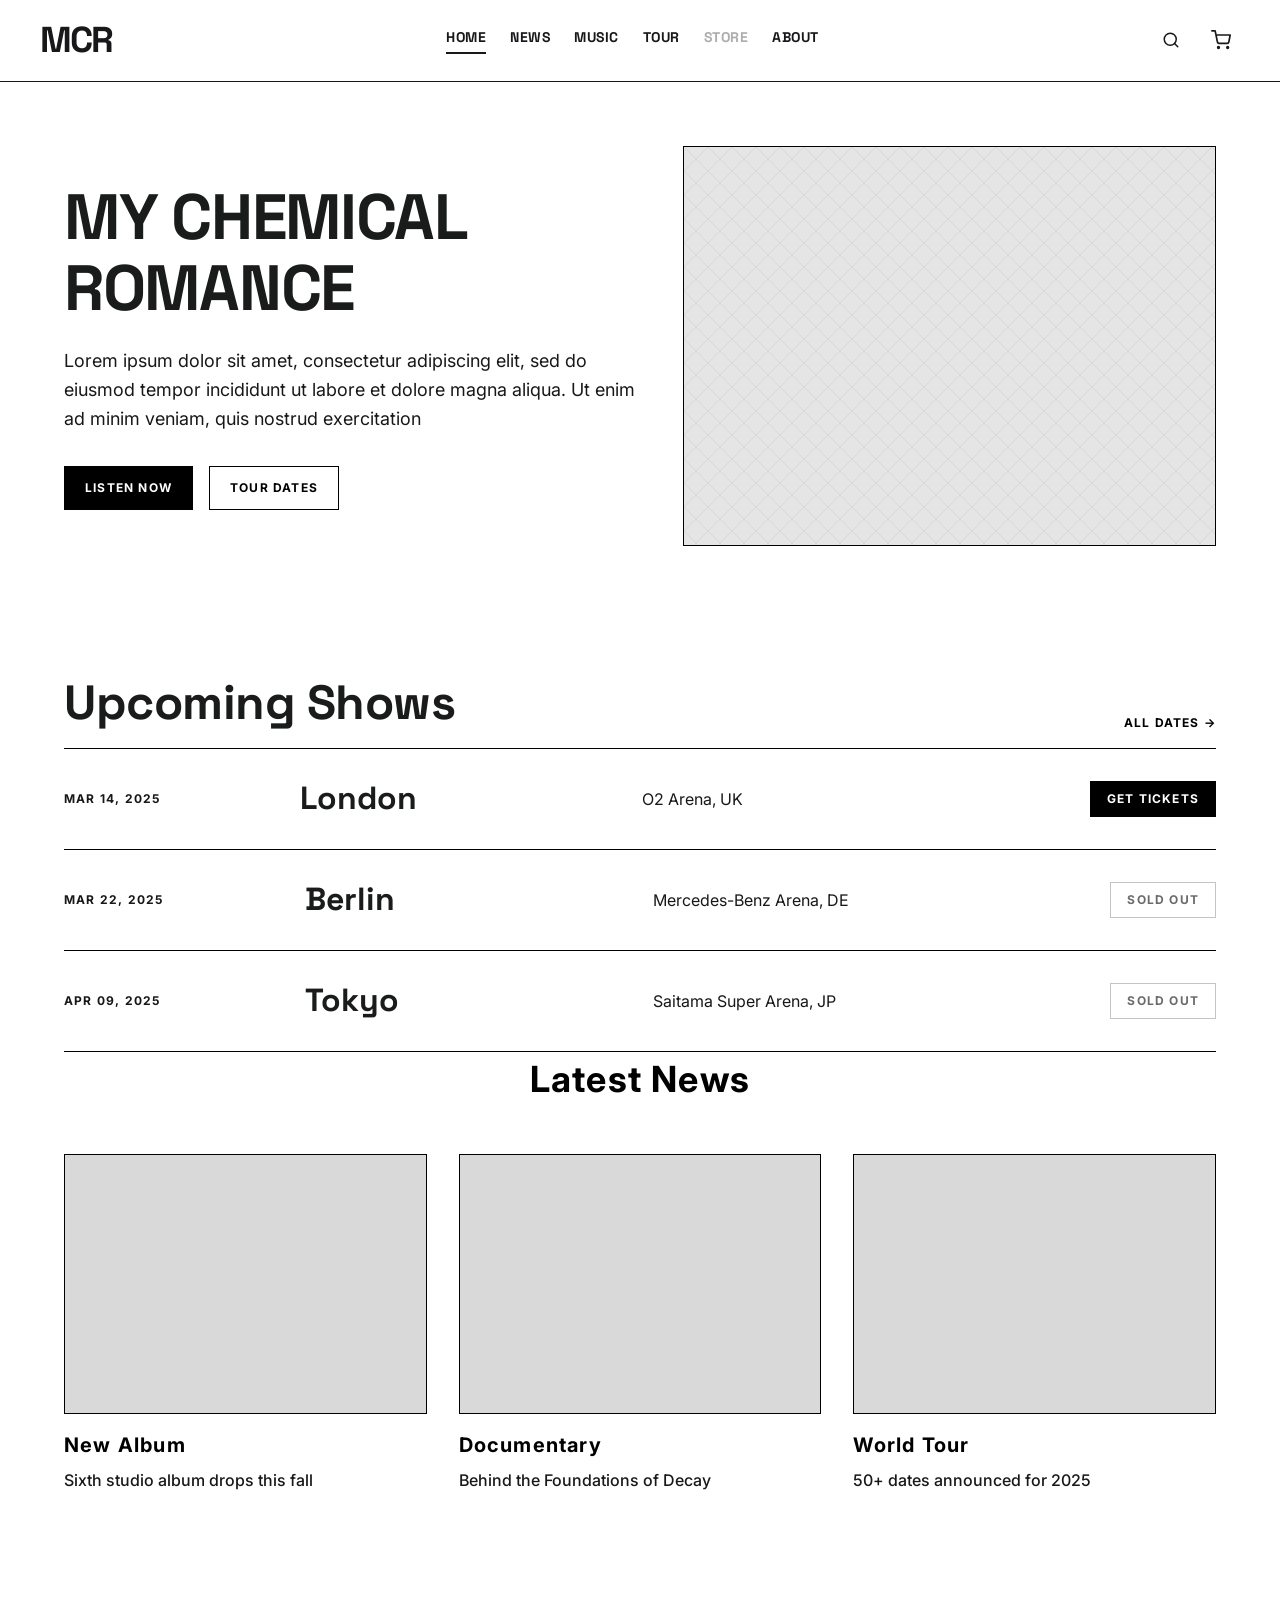
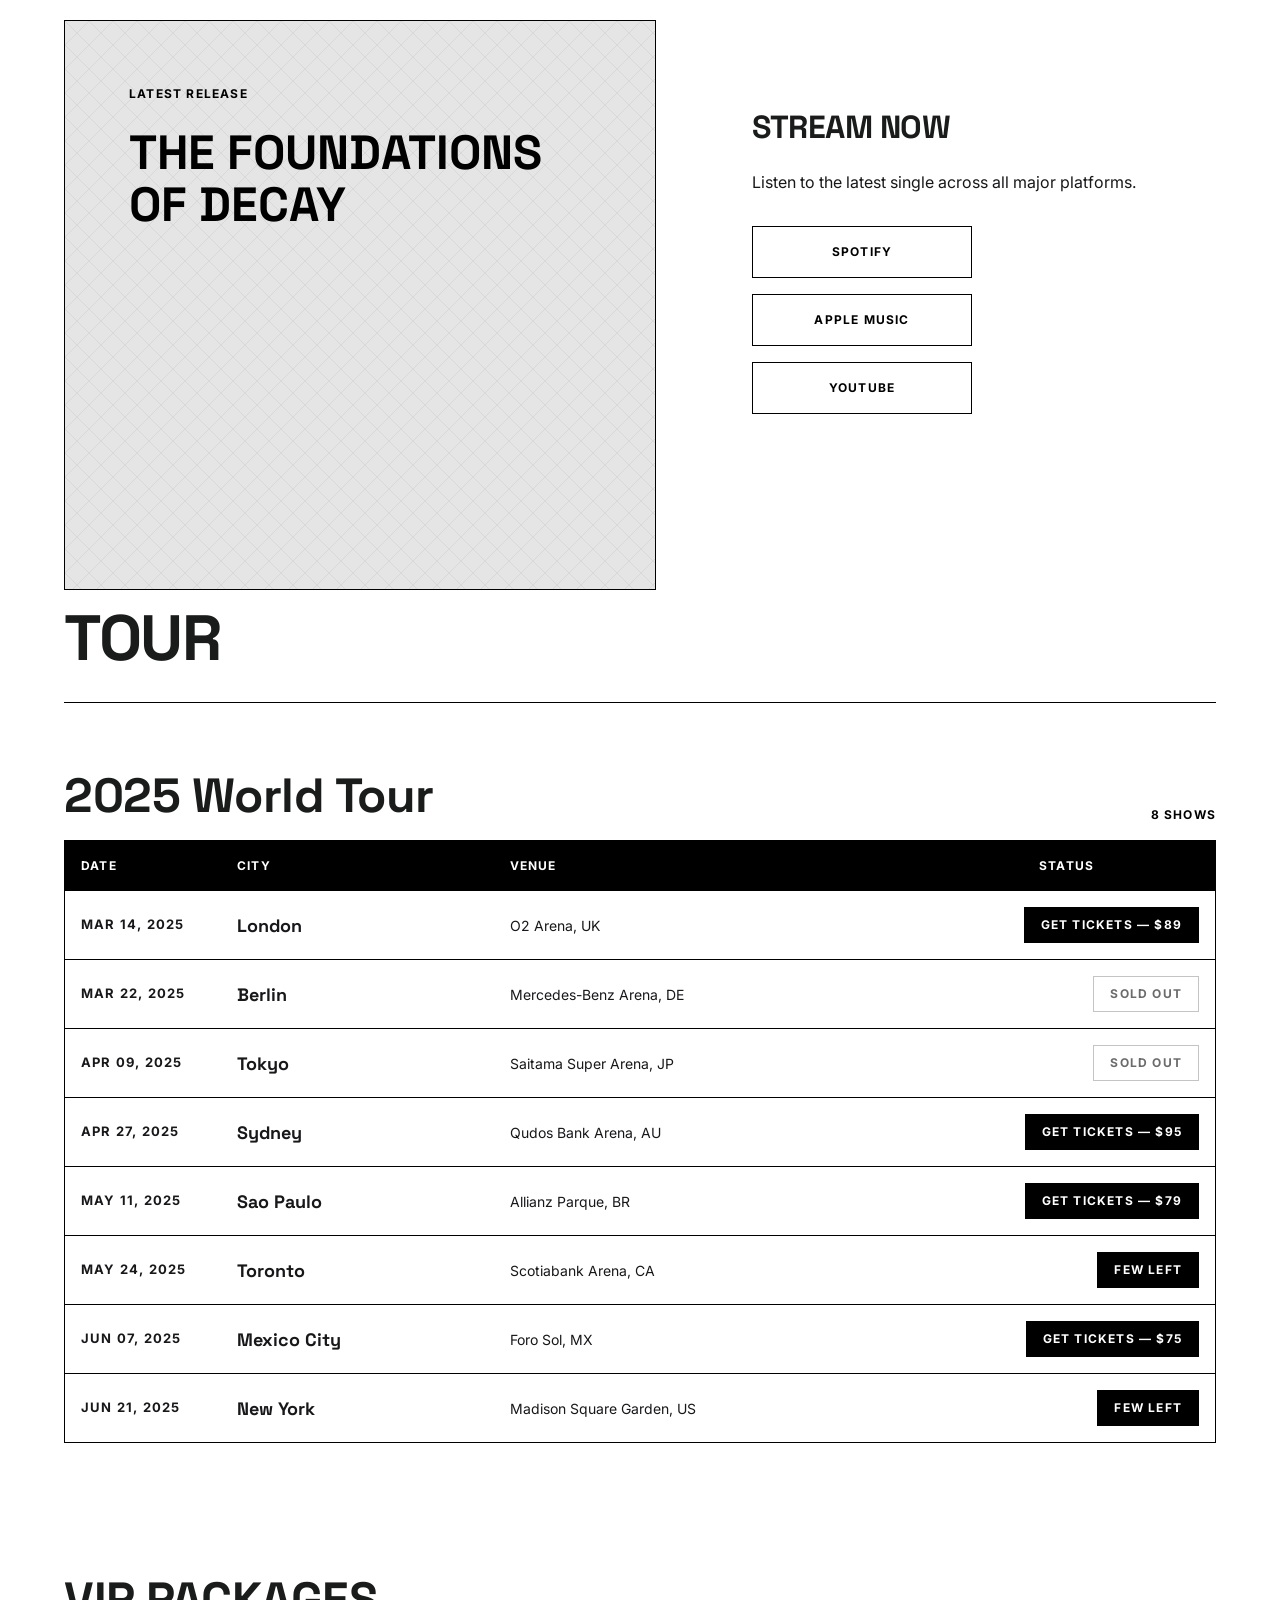
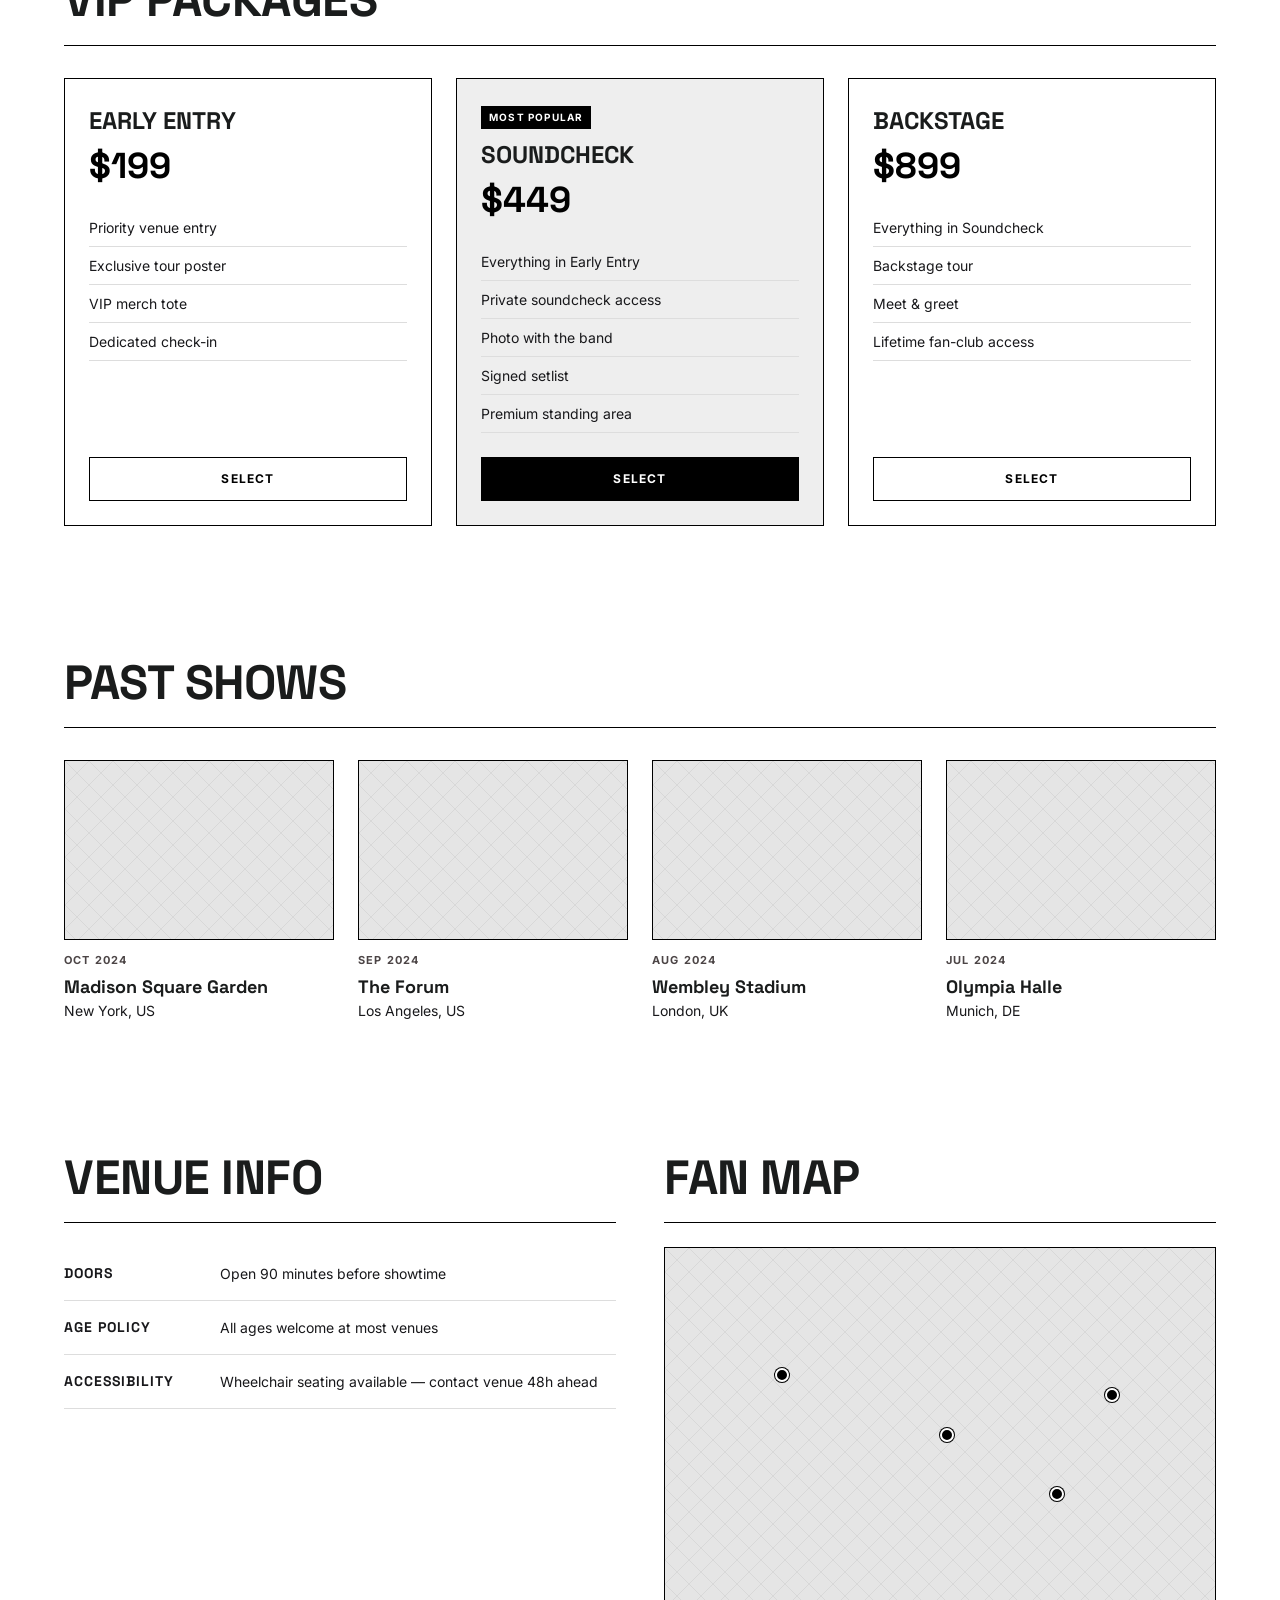
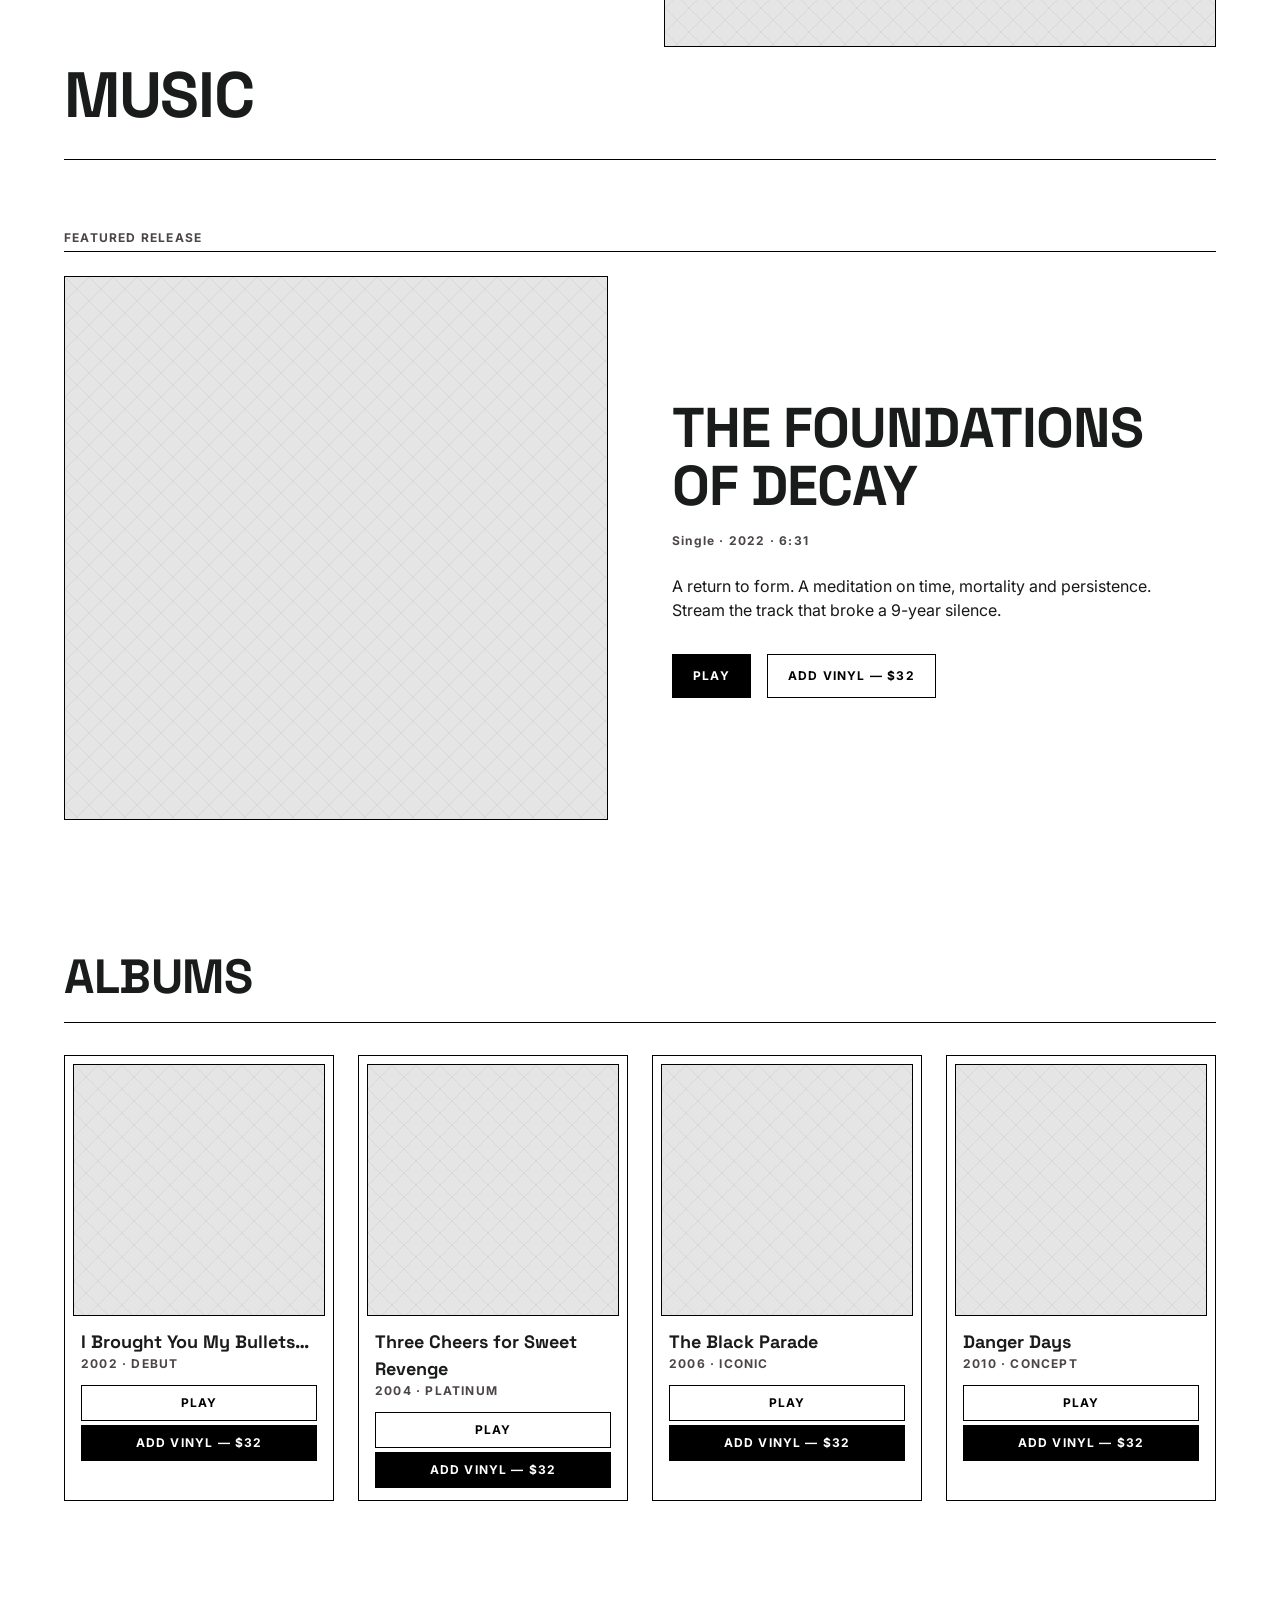
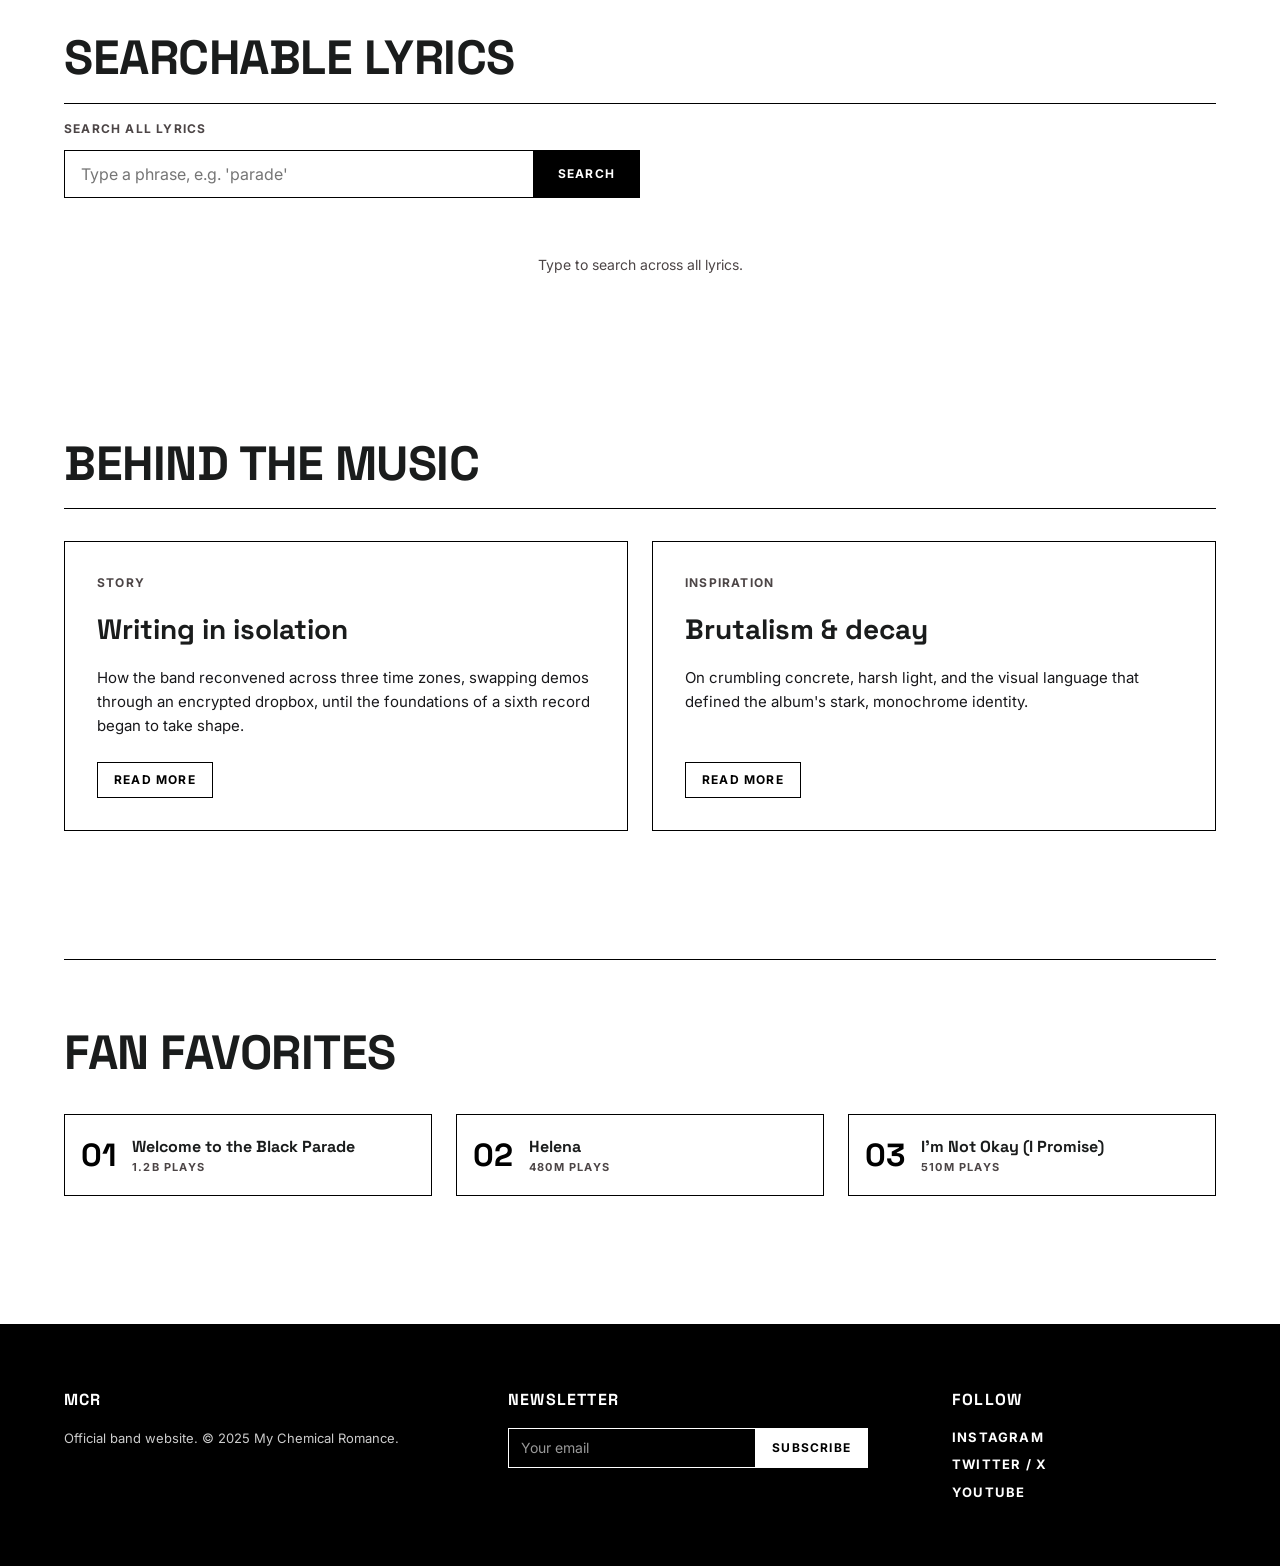
==== index.html @ 6098ac71 "Initial commit: MCR single-page website (HTML/CSS/JS)" ====
<!DOCTYPE html>
<html lang="en">
<head>
    <meta charset="UTF-8">
    <meta name="viewport" content="width=device-width, initial-scale=1.0">
    <title>My Chemical Romance</title>
    <link rel="preconnect" href="https://fonts.googleapis.com">
    <link rel="preconnect" href="https://fonts.gstatic.com" crossorigin>
    <link href="https://fonts.googleapis.com/css2?family=Inter:wght@400;500;700&family=Space+Grotesk:wght@700;900&display=swap" rel="stylesheet">
    <link rel="stylesheet" href="styles.css">
</head>
<body>

    <!-- ============ TOP NAV BAR ============ -->
    <header class="top-nav">
        <div class="top-nav__inner">
            <a href="#home" class="logo">MCR</a>

            <nav class="nav-links" id="navLinks">
                <a href="#home"  class="nav-link" data-section="home">HOME</a>
                <a href="#news"  class="nav-link" data-section="news">NEWS</a>
                <a href="#music" class="nav-link" data-section="music">MUSIC</a>
                <a href="#tour"  class="nav-link" data-section="tour">TOUR</a>
                <span        class="nav-link nav-link--disabled" aria-disabled="true" title="Coming soon">STORE</span>
                <a href="#about" class="nav-link" data-section="about">ABOUT</a>
            </nav>

            <div class="nav-actions">
                <button class="icon-btn" id="searchBtn" aria-label="Search">
                    <svg width="18" height="18" viewBox="0 0 24 24" fill="none" stroke="currentColor" stroke-width="2" stroke-linecap="round" stroke-linejoin="round"><circle cx="11" cy="11" r="8"/><path d="m21 21-4.3-4.3"/></svg>
                </button>
                <button class="icon-btn cart-btn" id="cartBtn" aria-label="Cart">
                    <svg width="20" height="20" viewBox="0 0 24 24" fill="none" stroke="currentColor" stroke-width="2" stroke-linecap="round" stroke-linejoin="round"><circle cx="9" cy="21" r="1"/><circle cx="20" cy="21" r="1"/><path d="M1 1h4l2.7 13.4a2 2 0 0 0 2 1.6h9.7a2 2 0 0 0 2-1.6L23 6H6"/></svg>
                    <span class="cart-count" id="cartCount">0</span>
                </button>
                <button class="icon-btn menu-toggle" id="menuToggle" aria-label="Menu">
                    <svg width="22" height="22" viewBox="0 0 24 24" fill="none" stroke="currentColor" stroke-width="2" stroke-linecap="round" stroke-linejoin="round"><line x1="3" y1="6" x2="21" y2="6"/><line x1="3" y1="12" x2="21" y2="12"/><line x1="3" y1="18" x2="21" y2="18"/></svg>
                </button>
            </div>
        </div>
    </header>

    <main class="main">

        <!-- ================================================
             SECTION 1 — HOME (Layer 1)
             ================================================ -->
        <section id="home" class="hero reveal">
            <div class="hero__text">
                <h1 class="hero__title">MY CHEMICAL<br>ROMANCE</h1>
                <p class="hero__lead">
                    Lorem ipsum dolor sit amet, consectetur adipiscing elit, sed do eiusmod
                    tempor incididunt ut labore et dolore magna aliqua. Ut enim ad minim
                    veniam, quis nostrud exercitation
                </p>
                <div class="hero__ctas">
                    <a href="#music" class="btn btn--solid">LISTEN NOW</a>
                    <a href="#tour"  class="btn btn--outline">TOUR DATES</a>
                </div>
            </div>
            <div class="hero__image placeholder-img" aria-label="Band photo placeholder"></div>
        </section>

        <!-- HOME — Upcoming Shows preview -->
        <section class="tour-preview reveal">
            <div class="tour__header">
                <h2 class="section-title">Upcoming Shows</h2>
                <a href="#tour" class="link-arrow">ALL DATES &rarr;</a>
            </div>

            <div class="tour__list">
                <article class="tour-row">
                    <div class="tour-row__date">MAR 14, 2025</div>
                    <div class="tour-row__venue">London</div>
                    <div class="tour-row__city">O2 Arena, UK</div>
                    <button class="btn btn--solid btn--sm js-tickets" data-show="London — O2 Arena" data-price="89">GET TICKETS</button>
                </article>
                <article class="tour-row">
                    <div class="tour-row__date">MAR 22, 2025</div>
                    <div class="tour-row__venue">Berlin</div>
                    <div class="tour-row__city">Mercedes-Benz Arena, DE</div>
                    <span class="tag tag--muted">SOLD OUT</span>
                </article>
                <article class="tour-row">
                    <div class="tour-row__date">APR 09, 2025</div>
                    <div class="tour-row__venue">Tokyo</div>
                    <div class="tour-row__city">Saitama Super Arena, JP</div>
                    <span class="tag tag--muted">SOLD OUT</span>
                </article>
            </div>
        </section>

        <!-- HOME — News -->
        <section id="news" class="news reveal">
            <h2 class="news__title">Latest News</h2>

            <div class="news__grid">
                <article class="news-card js-news" data-title="New Album Announcement" data-body="The band returns with their highly anticipated sixth studio album, dropping this fall. Pre-orders open soon.">
                    <div class="news-card__img placeholder-img"></div>
                    <h3 class="news-card__title">New Album</h3>
                    <p class="news-card__subtitle">Sixth studio album drops this fall</p>
                </article>
                <article class="news-card js-news" data-title="Documentary Released" data-body="A behind-the-scenes look at the making of The Foundations of Decay is now streaming exclusively on the official site.">
                    <div class="news-card__img placeholder-img"></div>
                    <h3 class="news-card__title">Documentary</h3>
                    <p class="news-card__subtitle">Behind the Foundations of Decay</p>
                </article>
                <article class="news-card js-news" data-title="World Tour 2025" data-body="50+ dates across North America, Europe and Asia. Members get first access to presale tickets.">
                    <div class="news-card__img placeholder-img"></div>
                    <h3 class="news-card__title">World Tour</h3>
                    <p class="news-card__subtitle">50+ dates announced for 2025</p>
                </article>
            </div>
        </section>

        <!-- HOME — Music preview / Stream now -->
        <section class="music-preview reveal">
            <div class="music-preview__cover placeholder-img" aria-label="Album cover placeholder">
                <span class="music-preview__tag">LATEST RELEASE</span>
                <h3 class="music-preview__album">THE FOUNDATIONS<br>OF DECAY</h3>
            </div>

            <div class="music-preview__info">
                <h2 class="section-title">STREAM NOW</h2>
                <p class="music-preview__desc">Listen to the latest single across all major platforms.</p>

                <div class="music-preview__links">
                    <button class="btn btn--outline js-stream" data-platform="Spotify">SPOTIFY</button>
                    <button class="btn btn--outline js-stream" data-platform="Apple Music">APPLE MUSIC</button>
                    <button class="btn btn--outline js-stream" data-platform="YouTube">YOUTUBE</button>
                </div>
            </div>
        </section>

        <!-- ================================================
             SECTION 2 — TOUR (Layer 2)
             ================================================ -->
        <section id="tour" class="page-title reveal">
            <h2 class="page-title__text">TOUR</h2>
        </section>

        <!-- TOUR — Calendar -->
        <section class="tour-calendar reveal">
            <div class="tour__header">
                <h2 class="section-title">2025 World Tour</h2>
                <span class="link-arrow" id="tourCount">0 SHOWS</span>
            </div>

            <div class="calendar">
                <div class="calendar__head">
                    <span>DATE</span>
                    <span>CITY</span>
                    <span>VENUE</span>
                    <span>STATUS</span>
                </div>
                <div class="calendar__body" id="calendarBody"></div>
            </div>
        </section>

        <!-- TOUR — VIP Packages -->
        <section class="vip reveal">
            <h2 class="section-title">VIP PACKAGES</h2>

            <div class="vip__grid">
                <article class="vip-tier">
                    <div class="vip-tier__head">
                        <h3 class="vip-tier__name">EARLY ENTRY</h3>
                        <p class="vip-tier__price">$199</p>
                    </div>
                    <ul class="vip-tier__list">
                        <li>Priority venue entry</li>
                        <li>Exclusive tour poster</li>
                        <li>VIP merch tote</li>
                        <li>Dedicated check-in</li>
                    </ul>
                    <button class="btn btn--outline js-vip" data-tier="EARLY ENTRY" data-price="199">SELECT</button>
                </article>

                <article class="vip-tier vip-tier--featured">
                    <div class="vip-tier__head">
                        <span class="vip-tier__badge">MOST POPULAR</span>
                        <h3 class="vip-tier__name">SOUNDCHECK</h3>
                        <p class="vip-tier__price">$449</p>
                    </div>
                    <ul class="vip-tier__list">
                        <li>Everything in Early Entry</li>
                        <li>Private soundcheck access</li>
                        <li>Photo with the band</li>
                        <li>Signed setlist</li>
                        <li>Premium standing area</li>
                    </ul>
                    <button class="btn btn--solid js-vip" data-tier="SOUNDCHECK" data-price="449">SELECT</button>
                </article>

                <article class="vip-tier">
                    <div class="vip-tier__head">
                        <h3 class="vip-tier__name">BACKSTAGE</h3>
                        <p class="vip-tier__price">$899</p>
                    </div>
                    <ul class="vip-tier__list">
                        <li>Everything in Soundcheck</li>
                        <li>Backstage tour</li>
                        <li>Meet &amp; greet</li>
                        <li>Lifetime fan-club access</li>
                    </ul>
                    <button class="btn btn--outline js-vip" data-tier="BACKSTAGE" data-price="899">SELECT</button>
                </article>
            </div>
        </section>

        <!-- TOUR — Past Shows -->
        <section class="past-shows reveal">
            <h2 class="section-title">PAST SHOWS</h2>

            <div class="past-shows__grid">
                <article class="past-card">
                    <div class="past-card__img placeholder-img"></div>
                    <p class="past-card__date">OCT 2024</p>
                    <h4 class="past-card__title">Madison Square Garden</h4>
                    <p class="past-card__city">New York, US</p>
                </article>
                <article class="past-card">
                    <div class="past-card__img placeholder-img"></div>
                    <p class="past-card__date">SEP 2024</p>
                    <h4 class="past-card__title">The Forum</h4>
                    <p class="past-card__city">Los Angeles, US</p>
                </article>
                <article class="past-card">
                    <div class="past-card__img placeholder-img"></div>
                    <p class="past-card__date">AUG 2024</p>
                    <h4 class="past-card__title">Wembley Stadium</h4>
                    <p class="past-card__city">London, UK</p>
                </article>
                <article class="past-card">
                    <div class="past-card__img placeholder-img"></div>
                    <p class="past-card__date">JUL 2024</p>
                    <h4 class="past-card__title">Olympia Halle</h4>
                    <p class="past-card__city">Munich, DE</p>
                </article>
            </div>
        </section>

        <!-- TOUR — Info + Map -->
        <section class="info-map reveal">
            <div class="venue-info">
                <h2 class="section-title">VENUE INFO</h2>
                <ul class="venue-info__list">
                    <li><strong>Doors</strong><span>Open 90 minutes before showtime</span></li>
                    <li><strong>Age policy</strong><span>All ages welcome at most venues</span></li>
                    <li><strong>Accessibility</strong><span>Wheelchair seating available — contact venue 48h ahead</span></li>
                </ul>
            </div>

            <div class="fan-map">
                <h2 class="section-title">FAN MAP</h2>
                <div class="fan-map__box placeholder-img">
                    <span class="fan-map__pin" style="top:30%;left:20%"></span>
                    <span class="fan-map__pin" style="top:45%;left:50%"></span>
                    <span class="fan-map__pin" style="top:60%;left:70%"></span>
                    <span class="fan-map__pin" style="top:35%;left:80%"></span>
                </div>
            </div>
        </section>

        <!-- ================================================
             SECTION 3 — MUSIC (Layer 3)
             ================================================ -->
        <section id="music" class="page-title reveal">
            <h2 class="page-title__text">MUSIC</h2>
        </section>

        <!-- MUSIC — Featured -->
        <section class="featured-album reveal">
            <span class="kicker">FEATURED RELEASE</span>

            <div class="featured-album__wrap">
                <div class="featured-album__cover placeholder-img" aria-label="Featured album"></div>
                <div class="featured-album__info">
                    <h3 class="featured-album__title">THE FOUNDATIONS<br>OF DECAY</h3>
                    <p class="featured-album__meta">Single &middot; 2022 &middot; 6:31</p>
                    <p class="featured-album__desc">
                        A return to form. A meditation on time, mortality and persistence.
                        Stream the track that broke a 9-year silence.
                    </p>
                    <div class="featured-album__actions">
                        <button class="btn btn--solid js-play" data-track="The Foundations of Decay">PLAY</button>
                        <button class="btn btn--outline js-add-cart" data-item="Foundations of Decay — Vinyl" data-price="32">ADD VINYL — $32</button>
                    </div>
                </div>
            </div>
        </section>

        <!-- MUSIC — Discography -->
        <section class="discography reveal">
            <h2 class="section-title">ALBUMS</h2>
            <div class="discography__grid" id="discographyGrid"></div>
        </section>

        <!-- MUSIC — Lyrics search -->
        <section class="lyrics reveal">
            <h2 class="section-title">SEARCHABLE LYRICS</h2>

            <div class="lyrics__search">
                <label for="lyricsInput" class="lyrics__label">SEARCH ALL LYRICS</label>
                <div class="lyrics__field">
                    <input type="search" id="lyricsInput" class="lyrics__input" placeholder="Type a phrase, e.g. 'parade'">
                    <button class="btn btn--solid btn--sm" id="lyricsBtn">SEARCH</button>
                </div>
            </div>
            <div class="lyrics__results" id="lyricsResults"></div>
        </section>

        <!-- MUSIC — Behind the Music -->
        <section class="behind reveal">
            <h2 class="section-title">BEHIND THE MUSIC</h2>

            <div class="behind__grid">
                <article class="behind-card">
                    <span class="kicker">STORY</span>
                    <h3 class="behind-card__title">Writing in isolation</h3>
                    <p class="behind-card__body">
                        How the band reconvened across three time zones, swapping demos through
                        an encrypted dropbox, until the foundations of a sixth record began to take shape.
                    </p>
                    <button class="btn btn--outline btn--sm js-news" data-title="Writing in isolation" data-body="Full story coming soon.">READ MORE</button>
                </article>

                <article class="behind-card">
                    <span class="kicker">INSPIRATION</span>
                    <h3 class="behind-card__title">Brutalism &amp; decay</h3>
                    <p class="behind-card__body">
                        On crumbling concrete, harsh light, and the visual language that
                        defined the album's stark, monochrome identity.
                    </p>
                    <button class="btn btn--outline btn--sm js-news" data-title="Brutalism & decay" data-body="Full story coming soon.">READ MORE</button>
                </article>
            </div>
        </section>

        <!-- MUSIC — Fan Favorites -->
        <section class="favorites reveal">
            <h2 class="section-title">FAN FAVORITES</h2>
            <div class="favorites__grid" id="favoritesGrid"></div>
        </section>

    </main>

    <!-- ============ FOOTER ============ -->
    <footer id="about" class="footer">
        <div class="footer__inner">
            <div class="footer__col">
                <h4 class="footer__heading">MCR</h4>
                <p class="footer__text">Official band website. &copy; 2025 My Chemical Romance.</p>
            </div>
            <div class="footer__col">
                <h4 class="footer__heading">NEWSLETTER</h4>
                <form class="footer__form" id="newsletterForm">
                    <input type="email" placeholder="Your email" required class="footer__input">
                    <button type="submit" class="btn btn--solid btn--sm">SUBSCRIBE</button>
                </form>
            </div>
            <div class="footer__col">
                <h4 class="footer__heading">FOLLOW</h4>
                <div class="footer__socials">
                    <a href="#" class="footer__social">INSTAGRAM</a>
                    <a href="#" class="footer__social">TWITTER / X</a>
                    <a href="#" class="footer__social">YOUTUBE</a>
                </div>
            </div>
        </div>
    </footer>

    <!-- ============ MODAL ============ -->
    <div class="modal" id="modal" hidden>
        <div class="modal__backdrop" data-close></div>
        <div class="modal__panel" role="dialog" aria-modal="true">
            <button class="modal__close" data-close aria-label="Close">&times;</button>
            <div class="modal__content" id="modalContent"></div>
        </div>
    </div>

    <!-- ============ TOAST ============ -->
    <div class="toast" id="toast" hidden></div>

    <script src="script.js"></script>
</body>
</html>
---- styles.css ----
/* =========================================================
   My Chemical Romance — Full site (Layers 1–3)
   ========================================================= */

/* ---------- Tokens ---------- */
:root {
    --color-bg: #ffffff;
    --color-ink: #18181b;
    --color-line: #000000;
    --color-muted-1: #e5e5e5;
    --color-muted-2: #d9d9d9;
    --color-deep: #1a1c1c;
    --color-grey-text: #4c4546;
    --color-tier-bg: #eeeeee;

    --font-display: "Space Grotesk", system-ui, sans-serif;
    --font-body: "Inter", system-ui, sans-serif;

    --max-width: 1440px;
    --gutter: 64px;
}

/* ---------- Reset ---------- */
* { margin: 0; padding: 0; box-sizing: border-box; }

html {
    scroll-behavior: smooth;
    scroll-padding-top: 90px; /* account for sticky nav */
}

html, body {
    background: var(--color-bg);
    color: var(--color-ink);
    font-family: var(--font-body);
    font-size: 16px;
    line-height: 1.5;
    -webkit-font-smoothing: antialiased;
}

/* anchor target offset for sticky nav */
section[id] { scroll-margin-top: 90px; }

a { color: inherit; text-decoration: none; }
button { font: inherit; cursor: pointer; background: none; border: 0; color: inherit; }
img { max-width: 100%; display: block; }
ul { list-style: none; }

/* =========================================================
   TOP NAV
   ========================================================= */
.top-nav {
    width: 100%;
    height: 82px;
    background: var(--color-bg);
    border-bottom: 1px solid var(--color-ink);
    position: sticky;
    top: 0;
    z-index: 100;
}

.top-nav__inner {
    max-width: var(--max-width);
    height: 80px;
    margin: 0 auto;
    padding: 0 40px;
    display: flex;
    align-items: center;
    justify-content: space-between;
}

.logo {
    font-family: var(--font-display);
    font-weight: 900;
    font-size: 36px;
    letter-spacing: -1.8px;
    line-height: 40px;
    color: var(--color-ink);
}

.nav-links {
    display: flex;
    gap: 24px;
}

.nav-link {
    font-family: var(--font-display);
    font-weight: 700;
    font-size: 14px;
    letter-spacing: 0.5px;
    color: var(--color-ink);
    padding-bottom: 4px;
    border-bottom: 2px solid transparent;
    transition: border-color .15s;
}

.nav-link--active,
.nav-link:hover {
    border-bottom-color: var(--color-ink);
}

.nav-link--disabled {
    opacity: 0.35;
    cursor: not-allowed;
    pointer-events: none;
    user-select: none;
}

.nav-actions {
    display: flex;
    gap: 12px;
    align-items: center;
}

.icon-btn {
    width: 38px;
    height: 38px;
    display: inline-flex;
    align-items: center;
    justify-content: center;
    color: var(--color-ink);
    border-radius: 4px;
    position: relative;
    transition: background .15s;
}

.icon-btn:hover { background: #f2f2f2; }

.cart-count {
    position: absolute;
    top: 2px;
    right: 2px;
    min-width: 16px;
    height: 16px;
    padding: 0 4px;
    background: var(--color-line);
    color: var(--color-bg);
    font-size: 10px;
    font-weight: 700;
    border-radius: 10px;
    display: inline-flex;
    align-items: center;
    justify-content: center;
}

.cart-count[data-empty="true"] { display: none; }

.menu-toggle { display: none; }

/* =========================================================
   MAIN
   ========================================================= */
.main {
    max-width: var(--max-width);
    margin: 0 auto;
    padding: 64px var(--gutter) 128px;
}

/* Section title */
.section-title {
    font-family: var(--font-display);
    font-weight: 700;
    font-size: 48px;
    line-height: 1.2;
    color: var(--color-deep);
    letter-spacing: -0.5px;
}

.kicker {
    display: inline-block;
    font-family: var(--font-body);
    font-weight: 700;
    font-size: 12px;
    letter-spacing: 1.2px;
    color: var(--color-grey-text);
    margin-bottom: 16px;
}

/* Placeholder image */
.placeholder-img {
    background: var(--color-muted-1);
    border: 1px solid var(--color-line);
    background-image:
        linear-gradient(45deg, transparent 48%, rgba(0,0,0,0.06) 49%, rgba(0,0,0,0.06) 51%, transparent 52%),
        linear-gradient(-45deg, transparent 48%, rgba(0,0,0,0.06) 49%, rgba(0,0,0,0.06) 51%, transparent 52%);
    background-size: 24px 24px;
}

/* Reveal animation */
.reveal {
    opacity: 0;
    transform: translateY(24px);
    transition: opacity .6s ease, transform .6s ease;
}
.reveal.is-visible {
    opacity: 1;
    transform: translateY(0);
}

/* =========================================================
   BUTTONS / TAG
   ========================================================= */
.btn {
    display: inline-flex;
    align-items: center;
    justify-content: center;
    font-family: var(--font-body);
    font-weight: 700;
    font-size: 12px;
    letter-spacing: 1.2px;
    padding: 12px 20px;
    border: 1px solid var(--color-line);
    transition: background .15s, color .15s, transform .1s;
    text-align: center;
    white-space: nowrap;
}

.btn:active { transform: translateY(1px); }

.btn--solid { background: var(--color-line); color: var(--color-bg); }
.btn--solid:hover { background: var(--color-bg); color: var(--color-line); }

.btn--outline { background: var(--color-bg); color: var(--color-line); }
.btn--outline:hover { background: var(--color-line); color: var(--color-bg); }

.btn--sm { padding: 8px 16px; }

.tag {
    display: inline-flex;
    align-items: center;
    font-family: var(--font-body);
    font-weight: 700;
    font-size: 12px;
    letter-spacing: 1.2px;
    padding: 8px 16px;
    border: 1px solid var(--color-line);
}

.tag--muted {
    color: #6b6b6b;
    border-color: #c4c4c4;
}

.link-arrow {
    font-family: var(--font-body);
    font-weight: 700;
    font-size: 12px;
    letter-spacing: 1.2px;
    color: var(--color-line);
}

.link-arrow:hover { text-decoration: underline; }

/* =========================================================
   PAGE TITLE (Tour / Music)
   ========================================================= */
.page-title {
    padding-bottom: 16px;
    border-bottom: 1px solid var(--color-line);
    margin-bottom: 64px;
}
.page-title__text {
    font-family: var(--font-display);
    font-weight: 700;
    font-size: 64px;
    letter-spacing: -1.28px;
    color: var(--color-deep);
}

/* =========================================================
   HERO (home)
   ========================================================= */
.hero {
    display: grid;
    grid-template-columns: 1fr 533px;
    gap: 48px;
    align-items: center;
    padding-bottom: 128px;
}
.hero__title {
    font-family: var(--font-display);
    font-weight: 700;
    font-size: 64px;
    line-height: 1.1;
    letter-spacing: -1.28px;
    color: var(--color-deep);
    margin-bottom: 24px;
}
.hero__lead {
    font-family: var(--font-body);
    font-size: 18px;
    line-height: 1.6;
    max-width: 672px;
    color: var(--color-ink);
    margin-bottom: 32px;
}
.hero__ctas { display: flex; gap: 16px; flex-wrap: wrap; }
.hero__image {
    width: 100%;
    height: 400px;
}

/* =========================================================
   TOUR (home upcoming + tour calendar)
   ========================================================= */
.tour, .tour-calendar { padding-bottom: 128px; }

.tour__header {
    display: flex;
    justify-content: space-between;
    align-items: flex-end;
    padding-bottom: 16px;
    border-bottom: 1px solid var(--color-line);
    margin-bottom: 0;
}

.tour__list { display: flex; flex-direction: column; }

.tour-row {
    display: grid;
    grid-template-columns: 1fr 1.5fr 2fr auto;
    gap: 24px;
    align-items: center;
    padding: 32px 0;
    border-bottom: 1px solid var(--color-line);
}
.tour-row__date {
    font-family: var(--font-body);
    font-weight: 700;
    font-size: 12px;
    letter-spacing: 1.2px;
}
.tour-row__venue {
    font-family: var(--font-display);
    font-weight: 700;
    font-size: 32px;
    line-height: 1.1;
    color: var(--color-deep);
}
.tour-row__city {
    font-family: var(--font-body);
    font-size: 16px;
    color: var(--color-ink);
}

/* Calendar table (tour page) */
.calendar { border: 1px solid var(--color-line); border-top: none; }

.calendar__head {
    display: grid;
    grid-template-columns: 140px 1fr 2fr 160px;
    gap: 16px;
    padding: 16px;
    background: var(--color-line);
    color: var(--color-bg);
    font-family: var(--font-body);
    font-weight: 700;
    font-size: 12px;
    letter-spacing: 1.2px;
}

.calendar__body { display: flex; flex-direction: column; }

.calendar-row {
    display: grid;
    grid-template-columns: 140px 1fr 2fr 160px;
    gap: 16px;
    padding: 16px;
    align-items: center;
    border-bottom: 1px solid var(--color-line);
    transition: background .15s;
}
.calendar-row:last-child { border-bottom: none; }
.calendar-row:hover { background: #fafafa; }

.calendar-row__date {
    font-family: var(--font-body);
    font-weight: 700;
    font-size: 13px;
    letter-spacing: 1.2px;
}
.calendar-row__city {
    font-family: var(--font-display);
    font-weight: 700;
    font-size: 18px;
}
.calendar-row__venue {
    font-family: var(--font-body);
    font-size: 14px;
    color: var(--color-ink);
}
.calendar-row__action { justify-self: end; }

/* =========================================================
   NEWS (home)
   ========================================================= */
.news {
    padding-bottom: 128px;
}
.news__title {
    font-family: var(--font-body);
    font-weight: 700;
    font-size: 36px;
    letter-spacing: 1.2px;
    color: var(--color-line);
    margin-bottom: 48px;
    text-align: center;
}
.news__grid {
    display: grid;
    grid-template-columns: repeat(3, 1fr);
    gap: 32px;
}
.news-card { cursor: pointer; transition: transform .2s; }
.news-card:hover { transform: translateY(-4px); }
.news-card__img { width: 100%; height: 260px; background: var(--color-muted-2); margin-bottom: 16px; border: 1px solid var(--color-line); }
.news-card__title {
    font-family: var(--font-body);
    font-weight: 700;
    font-size: 20px;
    letter-spacing: 1.2px;
    color: var(--color-line);
    margin-bottom: 8px;
}
.news-card__subtitle {
    font-family: var(--font-body);
    font-weight: 500;
    font-size: 16px;
    color: var(--color-ink);
}

/* =========================================================
   MUSIC PREVIEW (home)
   ========================================================= */
.music-preview {
    display: grid;
    grid-template-columns: 592px 1fr;
    gap: 96px;
    align-items: start;
}
.music-preview__cover {
    width: 100%;
    height: 570px;
    padding: 64px;
    display: flex;
    flex-direction: column;
}
.music-preview__tag {
    font-family: var(--font-body);
    font-weight: 700;
    font-size: 12px;
    letter-spacing: 1.2px;
    color: var(--color-line);
    margin-bottom: 24px;
}
.music-preview__album {
    font-family: var(--font-display);
    font-weight: 700;
    font-size: 48px;
    line-height: 1.1;
    color: var(--color-line);
}
.music-preview__info { padding-top: 88px; }
.music-preview__info .section-title { font-size: 32px; margin-bottom: 24px; }
.music-preview__desc { font-size: 16px; margin-bottom: 32px; }
.music-preview__links { display: flex; flex-direction: column; gap: 16px; align-items: flex-start; }
.music-preview__links .btn { width: 220px; padding: 16px 24px; }

/* =========================================================
   VIP PACKAGES (tour)
   ========================================================= */
.vip { padding-bottom: 128px; }
.vip .section-title { margin-bottom: 32px; padding-bottom: 16px; border-bottom: 1px solid var(--color-line); }

.vip__grid {
    display: grid;
    grid-template-columns: repeat(3, 1fr);
    gap: 24px;
}

.vip-tier {
    border: 1px solid var(--color-line);
    padding: 24px;
    display: flex;
    flex-direction: column;
    transition: transform .2s;
}
.vip-tier:hover { transform: translateY(-4px); }

.vip-tier--featured {
    background: var(--color-tier-bg);
}

.vip-tier__head { margin-bottom: 16px; }
.vip-tier__badge {
    display: inline-block;
    font-size: 10px;
    font-weight: 700;
    letter-spacing: 1.2px;
    padding: 4px 8px;
    background: var(--color-line);
    color: var(--color-bg);
    margin-bottom: 8px;
}
.vip-tier__name {
    font-family: var(--font-display);
    font-weight: 700;
    font-size: 24px;
    color: var(--color-deep);
}
.vip-tier__price {
    font-family: var(--font-display);
    font-weight: 700;
    font-size: 36px;
    color: var(--color-line);
}
.vip-tier__list { flex: 1; margin-bottom: 24px; }
.vip-tier__list li {
    padding: 8px 0;
    border-bottom: 1px solid #ddd;
    font-size: 14px;
}

/* =========================================================
   PAST SHOWS (tour)
   ========================================================= */
.past-shows { padding-bottom: 128px; }
.past-shows .section-title { margin-bottom: 32px; padding-bottom: 16px; border-bottom: 1px solid var(--color-line); }

.past-shows__grid {
    display: grid;
    grid-template-columns: repeat(4, 1fr);
    gap: 24px;
}
.past-card { display: flex; flex-direction: column; }
.past-card__img { width: 100%; height: 180px; margin-bottom: 12px; }
.past-card__date {
    font-family: var(--font-body);
    font-weight: 700;
    font-size: 11px;
    letter-spacing: 1.2px;
    color: var(--color-grey-text);
    margin-bottom: 4px;
}
.past-card__title {
    font-family: var(--font-display);
    font-weight: 700;
    font-size: 18px;
    color: var(--color-deep);
}
.past-card__city { font-size: 14px; color: var(--color-ink); }

/* =========================================================
   INFO + MAP (tour)
   ========================================================= */
.info-map {
    display: grid;
    grid-template-columns: 1fr 1fr;
    gap: 48px;
}
.venue-info .section-title,
.fan-map .section-title {
    margin-bottom: 24px;
    padding-bottom: 16px;
    border-bottom: 1px solid var(--color-line);
}
.venue-info__list li {
    display: grid;
    grid-template-columns: 140px 1fr;
    gap: 16px;
    padding: 16px 0;
    border-bottom: 1px solid #ddd;
    font-size: 14px;
}
.venue-info__list strong {
    font-family: var(--font-display);
    font-weight: 700;
    font-size: 14px;
    letter-spacing: 1px;
    text-transform: uppercase;
}
.fan-map__box {
    width: 100%;
    height: 400px;
    position: relative;
}
.fan-map__pin {
    position: absolute;
    width: 14px;
    height: 14px;
    background: var(--color-line);
    border: 2px solid var(--color-bg);
    border-radius: 50%;
    box-shadow: 0 0 0 1px var(--color-line);
    animation: pinPulse 2s infinite;
}
@keyframes pinPulse {
    0%,100% { transform: scale(1); }
    50% { transform: scale(1.4); }
}

/* =========================================================
   FEATURED ALBUM (music)
   ========================================================= */
.featured-album { padding-bottom: 128px; }
.featured-album .kicker {
    padding-bottom: 4px;
    border-bottom: 1px solid var(--color-line);
    width: 100%;
    margin-bottom: 24px;
}
.featured-album__wrap {
    display: grid;
    grid-template-columns: 1fr 1fr;
    gap: 64px;
    align-items: center;
}
.featured-album__cover {
    width: 100%;
    aspect-ratio: 1 / 1;
}
.featured-album__title {
    font-family: var(--font-display);
    font-weight: 700;
    font-size: 56px;
    line-height: 1.05;
    letter-spacing: -1px;
    color: var(--color-deep);
    margin-bottom: 16px;
}
.featured-album__meta {
    font-size: 12px;
    font-weight: 700;
    letter-spacing: 1.2px;
    color: var(--color-grey-text);
    margin-bottom: 24px;
}
.featured-album__desc { margin-bottom: 32px; max-width: 480px; }
.featured-album__actions { display: flex; gap: 16px; flex-wrap: wrap; }

/* =========================================================
   DISCOGRAPHY (music)
   ========================================================= */
.discography { padding-bottom: 128px; }
.discography .section-title { margin-bottom: 32px; padding-bottom: 16px; border-bottom: 1px solid var(--color-line); }

.discography__grid {
    display: grid;
    grid-template-columns: repeat(4, 1fr);
    gap: 24px;
}
.album-card {
    border: 1px solid var(--color-line);
    padding: 8px;
    display: flex;
    flex-direction: column;
    transition: transform .2s, box-shadow .2s;
}
.album-card:hover {
    transform: translateY(-4px);
    box-shadow: 6px 6px 0 var(--color-line);
}
.album-card__cover {
    width: 100%;
    aspect-ratio: 1 / 1;
    margin-bottom: 12px;
}
.album-card__title {
    font-family: var(--font-display);
    font-weight: 700;
    font-size: 18px;
    color: var(--color-deep);
    padding: 0 8px;
}
.album-card__year {
    font-size: 12px;
    font-weight: 700;
    letter-spacing: 1.2px;
    color: var(--color-grey-text);
    padding: 0 8px;
    margin-bottom: 12px;
}
.album-card__btn { margin: 0 8px 4px; }

/* =========================================================
   LYRICS (music)
   ========================================================= */
.lyrics { padding-bottom: 128px; }
.lyrics .section-title { margin-bottom: 16px; padding-bottom: 16px; border-bottom: 1px solid var(--color-line); }

.lyrics__search { max-width: 576px; margin-bottom: 24px; }
.lyrics__label {
    display: block;
    font-size: 12px;
    font-weight: 700;
    letter-spacing: 1.2px;
    color: var(--color-grey-text);
    margin-bottom: 12px;
}
.lyrics__field { display: flex; gap: 0; }
.lyrics__input {
    flex: 1;
    height: 48px;
    padding: 0 16px;
    border: 1px solid var(--color-line);
    border-right: 0;
    font-family: var(--font-body);
    font-size: 16px;
    background: var(--color-bg);
    color: var(--color-ink);
    outline: none;
}
.lyrics__input:focus { background: #fafafa; }
.lyrics__field .btn { height: 48px; padding: 0 24px; }

.lyrics__results {
    display: grid;
    gap: 16px;
}
.lyric-result {
    border: 1px solid var(--color-line);
    padding: 16px;
}
.lyric-result__song {
    font-family: var(--font-display);
    font-weight: 700;
    font-size: 16px;
    margin-bottom: 4px;
}
.lyric-result__album {
    font-size: 11px;
    font-weight: 700;
    letter-spacing: 1.2px;
    color: var(--color-grey-text);
    margin-bottom: 8px;
}
.lyric-result__line { font-size: 14px; line-height: 1.6; }
.lyric-result__line mark { background: #ffe34f; padding: 0 2px; }

.lyrics__empty {
    text-align: center;
    padding: 32px;
    color: var(--color-grey-text);
    font-size: 14px;
}

/* =========================================================
   BEHIND THE MUSIC (music)
   ========================================================= */
.behind { padding-bottom: 128px; }
.behind .section-title { margin-bottom: 32px; padding-bottom: 16px; border-bottom: 1px solid var(--color-line); }

.behind__grid {
    display: grid;
    grid-template-columns: 1fr 1fr;
    gap: 24px;
}
.behind-card {
    border: 1px solid var(--color-line);
    padding: 32px;
    display: flex;
    flex-direction: column;
}
.behind-card__title {
    font-family: var(--font-display);
    font-weight: 700;
    font-size: 28px;
    color: var(--color-deep);
    margin-bottom: 16px;
}
.behind-card__body { flex: 1; margin-bottom: 24px; font-size: 15px; line-height: 1.6; }
.behind-card .btn { align-self: flex-start; }

/* =========================================================
   FAN FAVORITES (music)
   ========================================================= */
.favorites { padding-top: 64px; border-top: 1px solid var(--color-line); }
.favorites .section-title { margin-bottom: 32px; }

.favorites__grid {
    display: grid;
    grid-template-columns: repeat(3, 1fr);
    gap: 24px;
}
.fav-card {
    border: 1px solid var(--color-line);
    padding: 16px;
    display: flex;
    align-items: center;
    gap: 16px;
    transition: background .15s;
    cursor: pointer;
}
.fav-card:hover { background: #fafafa; }
.fav-card__rank {
    font-family: var(--font-display);
    font-weight: 900;
    font-size: 32px;
    color: var(--color-line);
    min-width: 32px;
}
.fav-card__title {
    font-family: var(--font-display);
    font-weight: 700;
    font-size: 16px;
    color: var(--color-deep);
}
.fav-card__plays {
    font-size: 11px;
    font-weight: 700;
    letter-spacing: 1.2px;
    color: var(--color-grey-text);
}

/* =========================================================
   FOOTER
   ========================================================= */
.footer {
    background: var(--color-line);
    color: var(--color-bg);
    padding: 64px 0;
}
.footer__inner {
    max-width: var(--max-width);
    margin: 0 auto;
    padding: 0 var(--gutter);
    display: grid;
    grid-template-columns: 1.5fr 1.5fr 1fr;
    gap: 48px;
}
.footer__heading {
    font-family: var(--font-display);
    font-weight: 700;
    font-size: 16px;
    letter-spacing: 1.2px;
    margin-bottom: 16px;
}
.footer__text { font-size: 13px; opacity: .8; line-height: 1.6; }
.footer__form { display: flex; gap: 0; max-width: 360px; }
.footer__input {
    flex: 1;
    height: 40px;
    padding: 0 12px;
    border: 1px solid var(--color-bg);
    border-right: 0;
    background: transparent;
    color: var(--color-bg);
    font-family: var(--font-body);
    font-size: 14px;
    outline: none;
}
.footer__input::placeholder { color: rgba(255,255,255,.6); }
.footer__form .btn {
    background: var(--color-bg);
    color: var(--color-line);
    border-color: var(--color-bg);
    height: 40px;
}
.footer__form .btn:hover { background: var(--color-line); color: var(--color-bg); }

.footer__socials { display: flex; flex-direction: column; gap: 8px; }
.footer__social {
    font-size: 13px;
    font-weight: 700;
    letter-spacing: 1.2px;
}
.footer__social:hover { text-decoration: underline; }

/* =========================================================
   MODAL
   ========================================================= */
.modal {
    position: fixed;
    inset: 0;
    z-index: 1000;
    display: flex;
    align-items: center;
    justify-content: center;
    padding: 16px;
}
.modal[hidden] { display: none; }

.modal__backdrop {
    position: absolute;
    inset: 0;
    background: rgba(0,0,0,.6);
    animation: fadeIn .2s;
}
.modal__panel {
    position: relative;
    width: min(560px, 100%);
    max-height: 90vh;
    overflow: auto;
    background: var(--color-bg);
    border: 1px solid var(--color-line);
    padding: 40px;
    animation: pop .2s ease-out;
}
.modal__close {
    position: absolute;
    top: 8px;
    right: 12px;
    font-size: 28px;
    line-height: 1;
    color: var(--color-line);
    width: 32px;
    height: 32px;
}
.modal__content h2 {
    font-family: var(--font-display);
    font-weight: 700;
    font-size: 28px;
    color: var(--color-deep);
    margin-bottom: 16px;
}
.modal__content p { margin-bottom: 16px; line-height: 1.6; }
.modal__content .modal-actions { display: flex; gap: 12px; flex-wrap: wrap; margin-top: 24px; }
.modal__content .modal-meta {
    font-size: 12px;
    font-weight: 700;
    letter-spacing: 1.2px;
    color: var(--color-grey-text);
    margin-bottom: 8px;
}
.modal__content .modal-price {
    font-family: var(--font-display);
    font-weight: 700;
    font-size: 32px;
    color: var(--color-line);
    margin-bottom: 16px;
}

@keyframes fadeIn { from { opacity: 0; } to { opacity: 1; } }
@keyframes pop { from { transform: scale(.95); opacity: 0; } to { transform: scale(1); opacity: 1; } }

/* =========================================================
   TOAST
   ========================================================= */
.toast {
    position: fixed;
    bottom: 24px;
    left: 50%;
    transform: translateX(-50%) translateY(20px);
    background: var(--color-line);
    color: var(--color-bg);
    padding: 14px 24px;
    border: 1px solid var(--color-line);
    font-size: 13px;
    font-weight: 700;
    letter-spacing: 1px;
    z-index: 2000;
    opacity: 0;
    transition: opacity .25s, transform .25s;
    pointer-events: none;
}
.toast[hidden] { display: none; }
.toast.is-visible {
    opacity: 1;
    transform: translateX(-50%) translateY(0);
}

/* =========================================================
   RESPONSIVE
   ========================================================= */
@media (max-width: 1100px) {
    .main { padding: 48px 32px 96px; }

    .hero,
    .music-preview,
    .featured-album__wrap,
    .info-map,
    .behind__grid {
        grid-template-columns: 1fr;
        gap: 32px;
    }

    .hero__image { height: auto; aspect-ratio: 4 / 3; }
    .music-preview__cover { height: auto; aspect-ratio: 1 / 1; padding: 32px; }
    .music-preview__info { padding-top: 0; }

    .news__grid,
    .vip__grid,
    .past-shows__grid,
    .discography__grid,
    .favorites__grid {
        grid-template-columns: repeat(2, 1fr);
    }

    .calendar__head,
    .calendar-row {
        grid-template-columns: 100px 1fr 1fr 120px;
        font-size: 12px;
    }

    .calendar-row__city { font-size: 16px; }

    .footer__inner {
        grid-template-columns: 1fr;
        gap: 32px;
    }
}

@media (max-width: 720px) {
    .nav-links {
        display: none;
        position: absolute;
        top: 82px;
        left: 0;
        right: 0;
        flex-direction: column;
        background: var(--color-bg);
        border-bottom: 1px solid var(--color-line);
        padding: 24px;
        gap: 16px;
    }
    .nav-links.is-open { display: flex; }
    .menu-toggle { display: inline-flex; }

    .top-nav__inner { padding: 0 20px; }

    .hero__title,
    .page-title__text { font-size: 44px; }
    .featured-album__title { font-size: 36px; }
    .section-title { font-size: 32px; }

    .news__grid,
    .vip__grid,
    .past-shows__grid,
    .discography__grid,
    .favorites__grid {
        grid-template-columns: 1fr;
    }

    .calendar__head { display: none; }
    .calendar-row {
        grid-template-columns: 1fr;
        gap: 4px;
    }
    .calendar-row__action { justify-self: stretch; }
    .calendar-row__action .btn { width: 100%; }

    .tour-row {
        grid-template-columns: 1fr;
        gap: 8px;
    }

    .modal__panel { padding: 24px; }
}
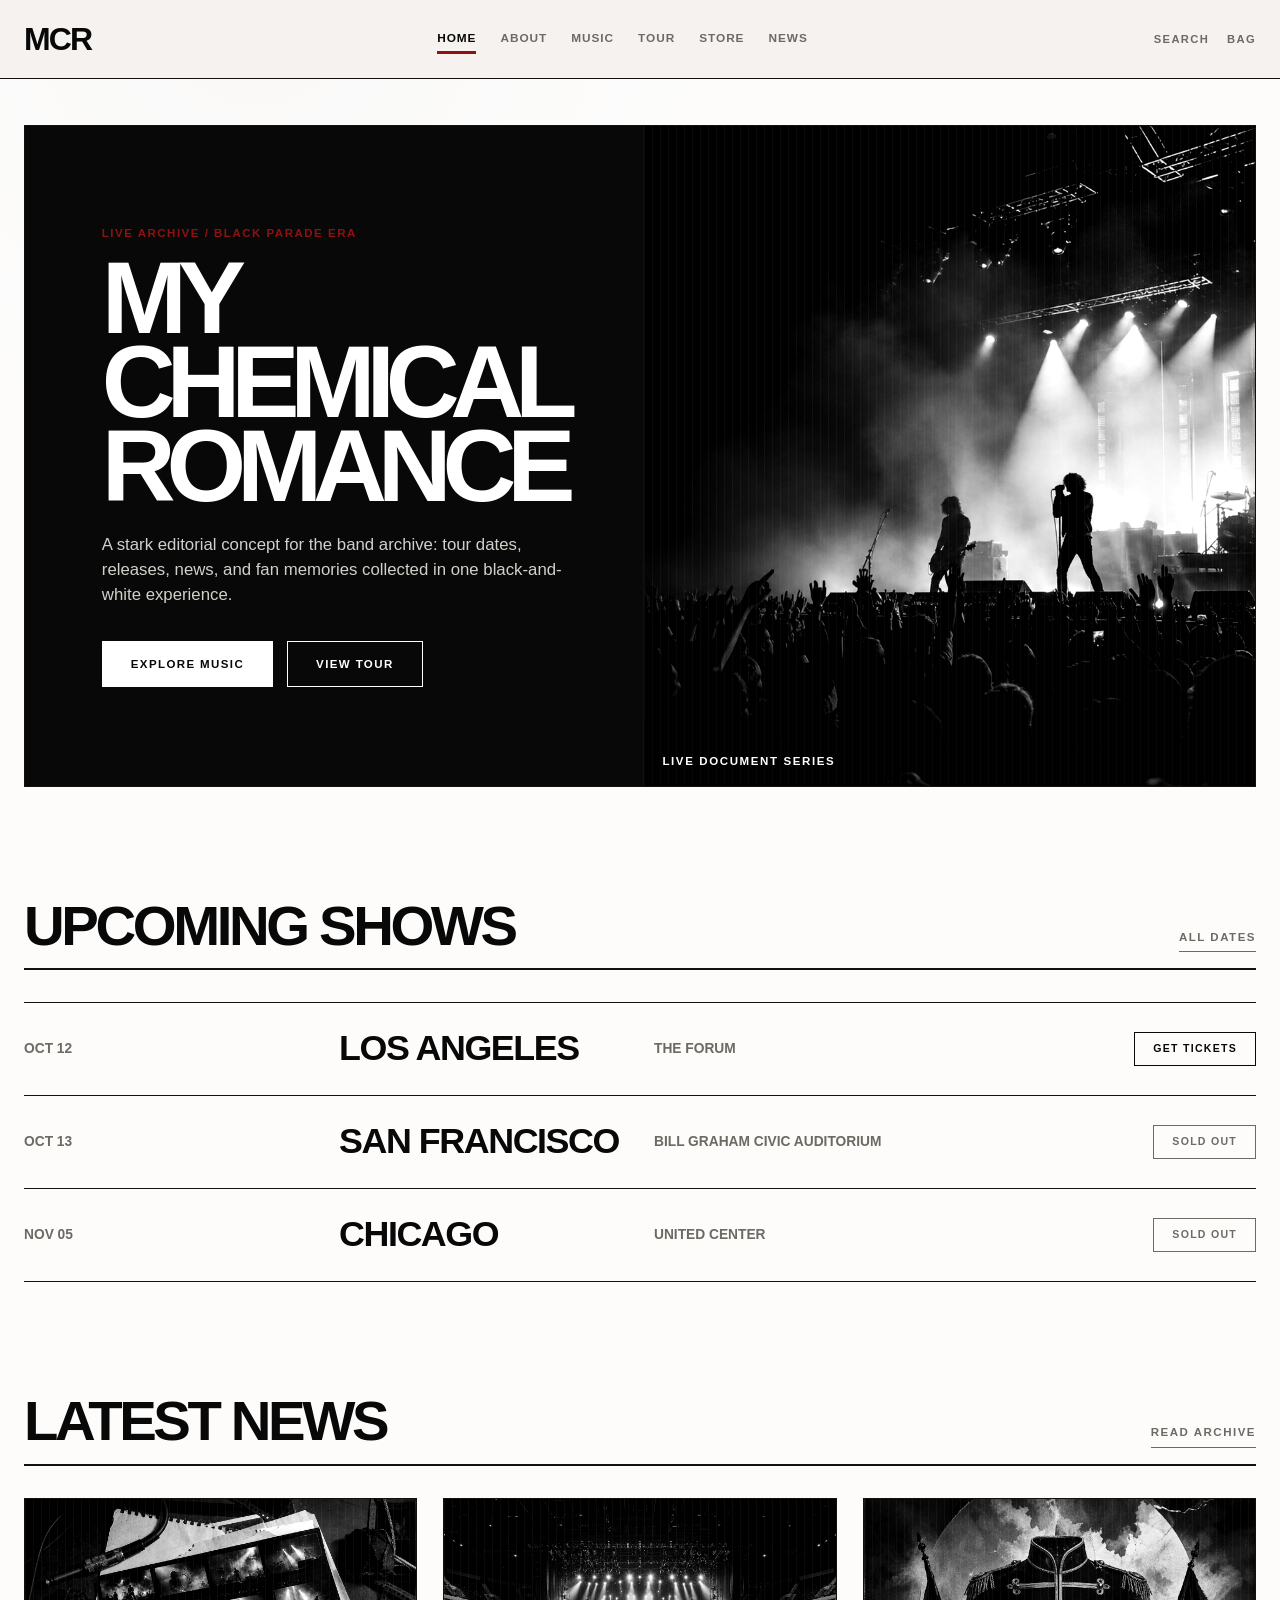
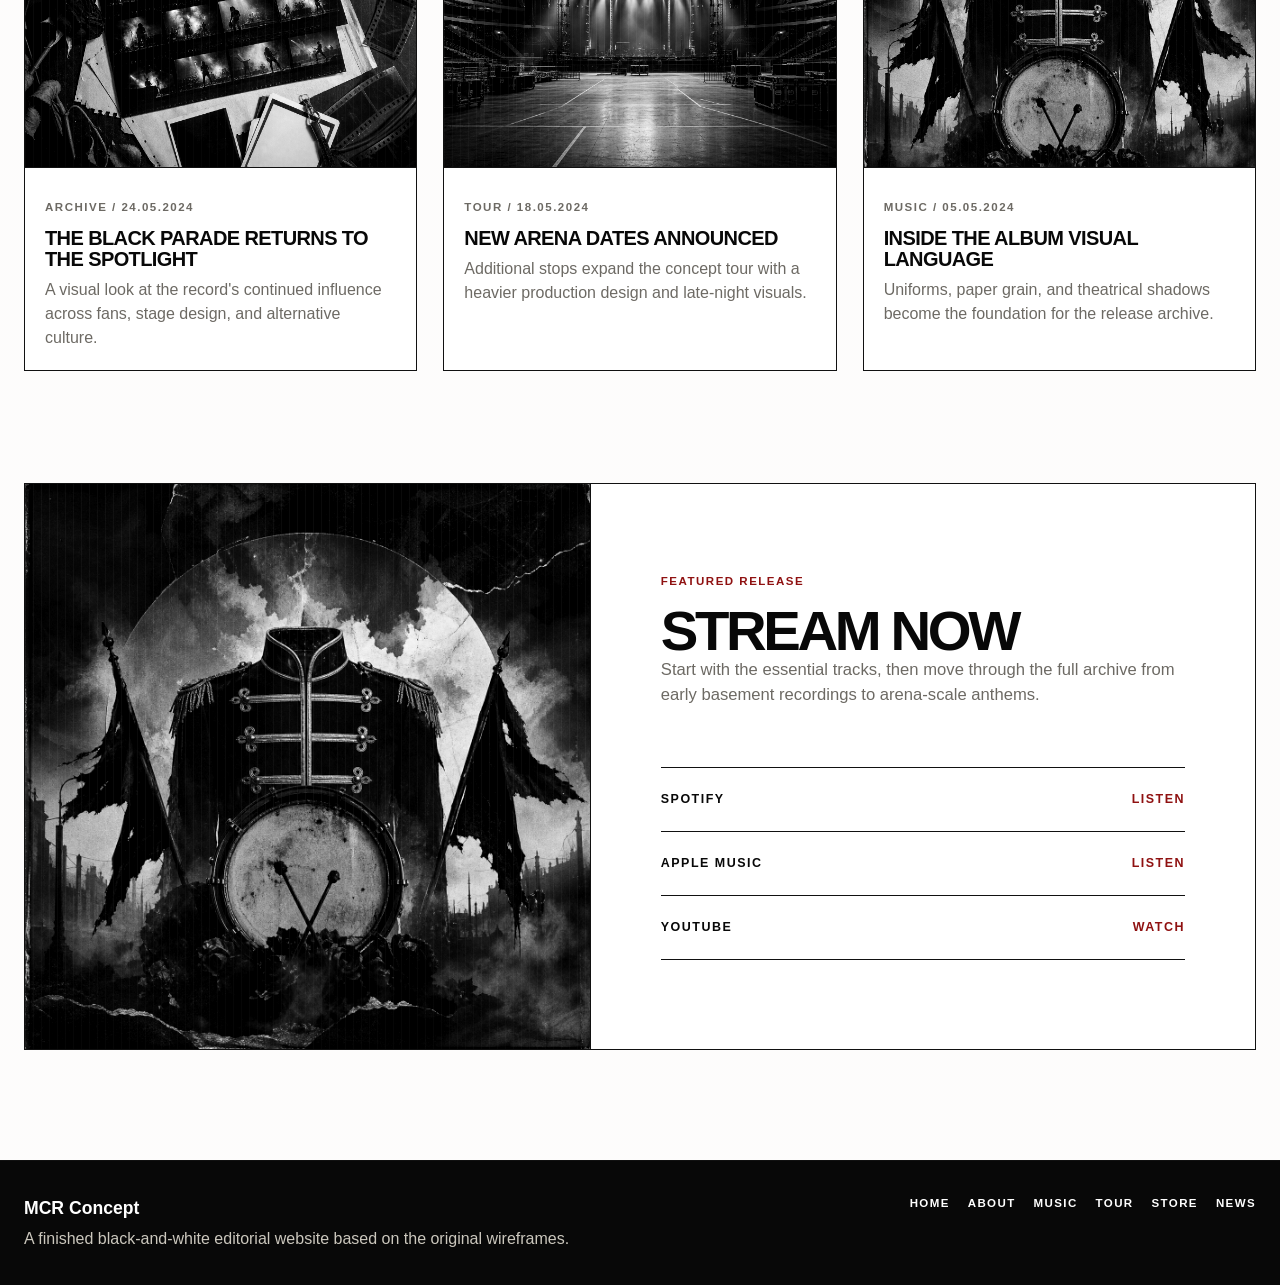
==== commit 8af7b732: "feat: all of feature page" ====
--- a/index.html
+++ b/index.html
@@ -1,387 +1,177 @@
 <!DOCTYPE html>
 <html lang="en">
+
 <head>
     <meta charset="UTF-8">
     <meta name="viewport" content="width=device-width, initial-scale=1.0">
-    <title>My Chemical Romance</title>
-    <link rel="preconnect" href="https://fonts.googleapis.com">
-    <link rel="preconnect" href="https://fonts.gstatic.com" crossorigin>
-    <link href="https://fonts.googleapis.com/css2?family=Inter:wght@400;500;700&family=Space+Grotesk:wght@700;900&display=swap" rel="stylesheet">
-    <link rel="stylesheet" href="styles.css">
+    <title>MCR | Home</title>
+    <link rel="stylesheet" href="base.css">
+    <link rel="stylesheet" href="home.css">
 </head>
+
 <body>
 
-    <!-- ============ TOP NAV BAR ============ -->
-    <header class="top-nav">
-        <div class="top-nav__inner">
-            <a href="#home" class="logo">MCR</a>
+    <header class="site-header">
+        <div class="container header-inner">
+            <a class="logo" href="index.html">MCR</a>
 
-            <nav class="nav-links" id="navLinks">
-                <a href="#home"  class="nav-link" data-section="home">HOME</a>
-                <a href="#news"  class="nav-link" data-section="news">NEWS</a>
-                <a href="#music" class="nav-link" data-section="music">MUSIC</a>
-                <a href="#tour"  class="nav-link" data-section="tour">TOUR</a>
-                <span        class="nav-link nav-link--disabled" aria-disabled="true" title="Coming soon">STORE</span>
-                <a href="#about" class="nav-link" data-section="about">ABOUT</a>
+            <nav class="main-nav" aria-label="Main navigation">
+                <a class="active" href="index.html">Home</a>
+                <a href="about.html">About</a>
+                <a href="music.html">Music</a>
+                <a href="tour.html">Tour</a>
+                <a href="showcase.html">Store</a>
+                <a href="news.html">News</a>
             </nav>
 
-            <div class="nav-actions">
-                <button class="icon-btn" id="searchBtn" aria-label="Search">
-                    <svg width="18" height="18" viewBox="0 0 24 24" fill="none" stroke="currentColor" stroke-width="2" stroke-linecap="round" stroke-linejoin="round"><circle cx="11" cy="11" r="8"/><path d="m21 21-4.3-4.3"/></svg>
-                </button>
-                <button class="icon-btn cart-btn" id="cartBtn" aria-label="Cart">
-                    <svg width="20" height="20" viewBox="0 0 24 24" fill="none" stroke="currentColor" stroke-width="2" stroke-linecap="round" stroke-linejoin="round"><circle cx="9" cy="21" r="1"/><circle cx="20" cy="21" r="1"/><path d="M1 1h4l2.7 13.4a2 2 0 0 0 2 1.6h9.7a2 2 0 0 0 2-1.6L23 6H6"/></svg>
-                    <span class="cart-count" id="cartCount">0</span>
-                </button>
-                <button class="icon-btn menu-toggle" id="menuToggle" aria-label="Menu">
-                    <svg width="22" height="22" viewBox="0 0 24 24" fill="none" stroke="currentColor" stroke-width="2" stroke-linecap="round" stroke-linejoin="round"><line x1="3" y1="6" x2="21" y2="6"/><line x1="3" y1="12" x2="21" y2="12"/><line x1="3" y1="18" x2="21" y2="18"/></svg>
-                </button>
+            <div class="header-icons" aria-label="Utility navigation">
+                <a href="music.html#lyrics">Search</a>
+                <a href="showcase.html">Bag</a>
             </div>
         </div>
     </header>
 
-    <main class="main">
-
-        <!-- ================================================
-             SECTION 1 — HOME (Layer 1)
-             ================================================ -->
-        <section id="home" class="hero reveal">
-            <div class="hero__text">
-                <h1 class="hero__title">MY CHEMICAL<br>ROMANCE</h1>
-                <p class="hero__lead">
-                    Lorem ipsum dolor sit amet, consectetur adipiscing elit, sed do eiusmod
-                    tempor incididunt ut labore et dolore magna aliqua. Ut enim ad minim
-                    veniam, quis nostrud exercitation
-                </p>
-                <div class="hero__ctas">
-                    <a href="#music" class="btn btn--solid">LISTEN NOW</a>
-                    <a href="#tour"  class="btn btn--outline">TOUR DATES</a>
+    <main>
+        <section class="container hero" aria-labelledby="home-title">
+            <div class="hero-copy">
+                <span class="eyebrow">Live archive / black parade era</span>
+                <h1 id="home-title">My Chemical Romance</h1>
+                <p>A stark editorial concept for the band archive: tour dates, releases, news, and fan memories
+                    collected in one black-and-white experience.</p>
+                <div class="button-row">
+                    <a class="button" href="music.html">Explore Music</a>
+                    <a class="button secondary" href="tour.html">View Tour</a>
                 </div>
             </div>
-            <div class="hero__image placeholder-img" aria-label="Band photo placeholder"></div>
+
+            <figure class="image-frame hero-frame">
+                <img src="assets/hero-concert.png"
+                    alt="Black and white alternative rock concert with stage lights and crowd">
+                <figcaption>Live document series</figcaption>
+            </figure>
         </section>
 
-        <!-- HOME — Upcoming Shows preview -->
-        <section class="tour-preview reveal">
-            <div class="tour__header">
-                <h2 class="section-title">Upcoming Shows</h2>
-                <a href="#tour" class="link-arrow">ALL DATES &rarr;</a>
+        <section class="container section" aria-labelledby="shows-title">
+            <div class="section-heading-row">
+                <h2 class="section-title" id="shows-title">Upcoming Shows</h2>
+                <a class="small-link" href="tour.html">All Dates</a>
             </div>
 
-            <div class="tour__list">
-                <article class="tour-row">
-                    <div class="tour-row__date">MAR 14, 2025</div>
-                    <div class="tour-row__venue">London</div>
-                    <div class="tour-row__city">O2 Arena, UK</div>
-                    <button class="btn btn--solid btn--sm js-tickets" data-show="London — O2 Arena" data-price="89">GET TICKETS</button>
+            <div class="show-list">
+                <article class="show-row">
+                    <div class="show-date">Oct 12</div>
+                    <h3 class="show-city">Los Angeles</h3>
+                    <div class="show-venue">The Forum</div>
+                    <div class="show-action">
+                        <a class="button secondary small" href="ticket-transaction.html">Get Tickets</a>
+                    </div>
                 </article>
-                <article class="tour-row">
-                    <div class="tour-row__date">MAR 22, 2025</div>
-                    <div class="tour-row__venue">Berlin</div>
-                    <div class="tour-row__city">Mercedes-Benz Arena, DE</div>
-                    <span class="tag tag--muted">SOLD OUT</span>
+
+                <article class="show-row">
+                    <div class="show-date">Oct 13</div>
+                    <h3 class="show-city">San Francisco</h3>
+                    <div class="show-venue">Bill Graham Civic Auditorium</div>
+                    <div class="show-action">
+                        <span class="button disabled small">Sold Out</span>
+                    </div>
                 </article>
-                <article class="tour-row">
-                    <div class="tour-row__date">APR 09, 2025</div>
-                    <div class="tour-row__venue">Tokyo</div>
-                    <div class="tour-row__city">Saitama Super Arena, JP</div>
-                    <span class="tag tag--muted">SOLD OUT</span>
+
+                <article class="show-row">
+                    <div class="show-date">Nov 05</div>
+                    <h3 class="show-city">Chicago</h3>
+                    <div class="show-venue">United Center</div>
+                    <div class="show-action">
+                        <span class="button disabled small">Sold Out</span>
+                    </div>
                 </article>
             </div>
         </section>
 
-        <!-- HOME — News -->
-        <section id="news" class="news reveal">
-            <h2 class="news__title">Latest News</h2>
+        <section class="container section home-news" aria-labelledby="home-news-title">
+            <div class="section-heading-row">
+                <h2 class="section-title" id="home-news-title">Latest News</h2>
+                <a class="small-link" href="news.html">Read Archive</a>
+            </div>
 
-            <div class="news__grid">
-                <article class="news-card js-news" data-title="New Album Announcement" data-body="The band returns with their highly anticipated sixth studio album, dropping this fall. Pre-orders open soon.">
-                    <div class="news-card__img placeholder-img"></div>
-                    <h3 class="news-card__title">New Album</h3>
-                    <p class="news-card__subtitle">Sixth studio album drops this fall</p>
+            <div class="card-grid">
+                <article class="news-card">
+                    <figure class="image-frame card-image">
+                        <img src="assets/archive-news.png"
+                            alt="Black and white archive desk with film negatives and roses">
+                    </figure>
+                    <div class="news-card-body">
+                        <p class="meta">Archive / 24.05.2024</p>
+                        <h3 class="card-title">The Black Parade Returns to the Spotlight</h3>
+                        <p class="card-copy">A visual look at the record's continued influence across fans, stage
+                            design, and alternative culture.</p>
+                    </div>
                 </article>
-                <article class="news-card js-news" data-title="Documentary Released" data-body="A behind-the-scenes look at the making of The Foundations of Decay is now streaming exclusively on the official site.">
-                    <div class="news-card__img placeholder-img"></div>
-                    <h3 class="news-card__title">Documentary</h3>
-                    <p class="news-card__subtitle">Behind the Foundations of Decay</p>
+
+                <article class="news-card">
+                    <figure class="image-frame card-image">
+                        <img src="assets/tour-arena.png"
+                            alt="Empty arena stage prepared for an alternative rock concert">
+                    </figure>
+                    <div class="news-card-body">
+                        <p class="meta">Tour / 18.05.2024</p>
+                        <h3 class="card-title">New Arena Dates Announced</h3>
+                        <p class="card-copy">Additional stops expand the concept tour with a heavier production design
+                            and late-night visuals.</p>
+                    </div>
                 </article>
-                <article class="news-card js-news" data-title="World Tour 2025" data-body="50+ dates across North America, Europe and Asia. Members get first access to presale tickets.">
-                    <div class="news-card__img placeholder-img"></div>
-                    <h3 class="news-card__title">World Tour</h3>
-                    <p class="news-card__subtitle">50+ dates announced for 2025</p>
+
+                <article class="news-card">
+                    <figure class="image-frame card-image">
+                        <img src="assets/black-parade-inspired.png"
+                            alt="Monochrome gothic marching jacket album artwork concept">
+                    </figure>
+                    <div class="news-card-body">
+                        <p class="meta">Music / 05.05.2024</p>
+                        <h3 class="card-title">Inside the Album Visual Language</h3>
+                        <p class="card-copy">Uniforms, paper grain, and theatrical shadows become the foundation for the
+                            release archive.</p>
+                    </div>
                 </article>
             </div>
         </section>
 
-        <!-- HOME — Music preview / Stream now -->
-        <section class="music-preview reveal">
-            <div class="music-preview__cover placeholder-img" aria-label="Album cover placeholder">
-                <span class="music-preview__tag">LATEST RELEASE</span>
-                <h3 class="music-preview__album">THE FOUNDATIONS<br>OF DECAY</h3>
-            </div>
+        <section class="container stream" aria-labelledby="stream-title">
+            <figure class="image-frame stream-media">
+                <img src="assets/black-parade-inspired.png"
+                    alt="Black and white album artwork inspired by gothic marching band visuals">
+            </figure>
 
-            <div class="music-preview__info">
-                <h2 class="section-title">STREAM NOW</h2>
-                <p class="music-preview__desc">Listen to the latest single across all major platforms.</p>
+            <div class="stream-copy">
+                <span class="eyebrow">Featured release</span>
+                <h2 class="section-title" id="stream-title">Stream Now</h2>
+                <p class="lead">Start with the essential tracks, then move through the full archive from early basement
+                    recordings to arena-scale anthems.</p>
 
-                <div class="music-preview__links">
-                    <button class="btn btn--outline js-stream" data-platform="Spotify">SPOTIFY</button>
-                    <button class="btn btn--outline js-stream" data-platform="Apple Music">APPLE MUSIC</button>
-                    <button class="btn btn--outline js-stream" data-platform="YouTube">YOUTUBE</button>
-                </div>
+                <ul class="stream-list">
+                    <li><a href="music.html#store">Spotify</a><span>Listen</span></li>
+                    <li><a href="music.html#store">Apple Music</a><span>Listen</span></li>
+                    <li><a href="music.html#store">YouTube</a><span>Watch</span></li>
+                </ul>
             </div>
         </section>
-
-        <!-- ================================================
-             SECTION 2 — TOUR (Layer 2)
-             ================================================ -->
-        <section id="tour" class="page-title reveal">
-            <h2 class="page-title__text">TOUR</h2>
-        </section>
-
-        <!-- TOUR — Calendar -->
-        <section class="tour-calendar reveal">
-            <div class="tour__header">
-                <h2 class="section-title">2025 World Tour</h2>
-                <span class="link-arrow" id="tourCount">0 SHOWS</span>
-            </div>
-
-            <div class="calendar">
-                <div class="calendar__head">
-                    <span>DATE</span>
-                    <span>CITY</span>
-                    <span>VENUE</span>
-                    <span>STATUS</span>
-                </div>
-                <div class="calendar__body" id="calendarBody"></div>
-            </div>
-        </section>
-
-        <!-- TOUR — VIP Packages -->
-        <section class="vip reveal">
-            <h2 class="section-title">VIP PACKAGES</h2>
-
-            <div class="vip__grid">
-                <article class="vip-tier">
-                    <div class="vip-tier__head">
-                        <h3 class="vip-tier__name">EARLY ENTRY</h3>
-                        <p class="vip-tier__price">$199</p>
-                    </div>
-                    <ul class="vip-tier__list">
-                        <li>Priority venue entry</li>
-                        <li>Exclusive tour poster</li>
-                        <li>VIP merch tote</li>
-                        <li>Dedicated check-in</li>
-                    </ul>
-                    <button class="btn btn--outline js-vip" data-tier="EARLY ENTRY" data-price="199">SELECT</button>
-                </article>
-
-                <article class="vip-tier vip-tier--featured">
-                    <div class="vip-tier__head">
-                        <span class="vip-tier__badge">MOST POPULAR</span>
-                        <h3 class="vip-tier__name">SOUNDCHECK</h3>
-                        <p class="vip-tier__price">$449</p>
-                    </div>
-                    <ul class="vip-tier__list">
-                        <li>Everything in Early Entry</li>
-                        <li>Private soundcheck access</li>
-                        <li>Photo with the band</li>
-                        <li>Signed setlist</li>
-                        <li>Premium standing area</li>
-                    </ul>
-                    <button class="btn btn--solid js-vip" data-tier="SOUNDCHECK" data-price="449">SELECT</button>
-                </article>
-
-                <article class="vip-tier">
-                    <div class="vip-tier__head">
-                        <h3 class="vip-tier__name">BACKSTAGE</h3>
-                        <p class="vip-tier__price">$899</p>
-                    </div>
-                    <ul class="vip-tier__list">
-                        <li>Everything in Soundcheck</li>
-                        <li>Backstage tour</li>
-                        <li>Meet &amp; greet</li>
-                        <li>Lifetime fan-club access</li>
-                    </ul>
-                    <button class="btn btn--outline js-vip" data-tier="BACKSTAGE" data-price="899">SELECT</button>
-                </article>
-            </div>
-        </section>
-
-        <!-- TOUR — Past Shows -->
-        <section class="past-shows reveal">
-            <h2 class="section-title">PAST SHOWS</h2>
-
-            <div class="past-shows__grid">
-                <article class="past-card">
-                    <div class="past-card__img placeholder-img"></div>
-                    <p class="past-card__date">OCT 2024</p>
-                    <h4 class="past-card__title">Madison Square Garden</h4>
-                    <p class="past-card__city">New York, US</p>
-                </article>
-                <article class="past-card">
-                    <div class="past-card__img placeholder-img"></div>
-                    <p class="past-card__date">SEP 2024</p>
-                    <h4 class="past-card__title">The Forum</h4>
-                    <p class="past-card__city">Los Angeles, US</p>
-                </article>
-                <article class="past-card">
-                    <div class="past-card__img placeholder-img"></div>
-                    <p class="past-card__date">AUG 2024</p>
-                    <h4 class="past-card__title">Wembley Stadium</h4>
-                    <p class="past-card__city">London, UK</p>
-                </article>
-                <article class="past-card">
-                    <div class="past-card__img placeholder-img"></div>
-                    <p class="past-card__date">JUL 2024</p>
-                    <h4 class="past-card__title">Olympia Halle</h4>
-                    <p class="past-card__city">Munich, DE</p>
-                </article>
-            </div>
-        </section>
-
-        <!-- TOUR — Info + Map -->
-        <section class="info-map reveal">
-            <div class="venue-info">
-                <h2 class="section-title">VENUE INFO</h2>
-                <ul class="venue-info__list">
-                    <li><strong>Doors</strong><span>Open 90 minutes before showtime</span></li>
-                    <li><strong>Age policy</strong><span>All ages welcome at most venues</span></li>
-                    <li><strong>Accessibility</strong><span>Wheelchair seating available — contact venue 48h ahead</span></li>
-                </ul>
-            </div>
-
-            <div class="fan-map">
-                <h2 class="section-title">FAN MAP</h2>
-                <div class="fan-map__box placeholder-img">
-                    <span class="fan-map__pin" style="top:30%;left:20%"></span>
-                    <span class="fan-map__pin" style="top:45%;left:50%"></span>
-                    <span class="fan-map__pin" style="top:60%;left:70%"></span>
-                    <span class="fan-map__pin" style="top:35%;left:80%"></span>
-                </div>
-            </div>
-        </section>
-
-        <!-- ================================================
-             SECTION 3 — MUSIC (Layer 3)
-             ================================================ -->
-        <section id="music" class="page-title reveal">
-            <h2 class="page-title__text">MUSIC</h2>
-        </section>
-
-        <!-- MUSIC — Featured -->
-        <section class="featured-album reveal">
-            <span class="kicker">FEATURED RELEASE</span>
-
-            <div class="featured-album__wrap">
-                <div class="featured-album__cover placeholder-img" aria-label="Featured album"></div>
-                <div class="featured-album__info">
-                    <h3 class="featured-album__title">THE FOUNDATIONS<br>OF DECAY</h3>
-                    <p class="featured-album__meta">Single &middot; 2022 &middot; 6:31</p>
-                    <p class="featured-album__desc">
-                        A return to form. A meditation on time, mortality and persistence.
-                        Stream the track that broke a 9-year silence.
-                    </p>
-                    <div class="featured-album__actions">
-                        <button class="btn btn--solid js-play" data-track="The Foundations of Decay">PLAY</button>
-                        <button class="btn btn--outline js-add-cart" data-item="Foundations of Decay — Vinyl" data-price="32">ADD VINYL — $32</button>
-                    </div>
-                </div>
-            </div>
-        </section>
-
-        <!-- MUSIC — Discography -->
-        <section class="discography reveal">
-            <h2 class="section-title">ALBUMS</h2>
-            <div class="discography__grid" id="discographyGrid"></div>
-        </section>
-
-        <!-- MUSIC — Lyrics search -->
-        <section class="lyrics reveal">
-            <h2 class="section-title">SEARCHABLE LYRICS</h2>
-
-            <div class="lyrics__search">
-                <label for="lyricsInput" class="lyrics__label">SEARCH ALL LYRICS</label>
-                <div class="lyrics__field">
-                    <input type="search" id="lyricsInput" class="lyrics__input" placeholder="Type a phrase, e.g. 'parade'">
-                    <button class="btn btn--solid btn--sm" id="lyricsBtn">SEARCH</button>
-                </div>
-            </div>
-            <div class="lyrics__results" id="lyricsResults"></div>
-        </section>
-
-        <!-- MUSIC — Behind the Music -->
-        <section class="behind reveal">
-            <h2 class="section-title">BEHIND THE MUSIC</h2>
-
-            <div class="behind__grid">
-                <article class="behind-card">
-                    <span class="kicker">STORY</span>
-                    <h3 class="behind-card__title">Writing in isolation</h3>
-                    <p class="behind-card__body">
-                        How the band reconvened across three time zones, swapping demos through
-                        an encrypted dropbox, until the foundations of a sixth record began to take shape.
-                    </p>
-                    <button class="btn btn--outline btn--sm js-news" data-title="Writing in isolation" data-body="Full story coming soon.">READ MORE</button>
-                </article>
-
-                <article class="behind-card">
-                    <span class="kicker">INSPIRATION</span>
-                    <h3 class="behind-card__title">Brutalism &amp; decay</h3>
-                    <p class="behind-card__body">
-                        On crumbling concrete, harsh light, and the visual language that
-                        defined the album's stark, monochrome identity.
-                    </p>
-                    <button class="btn btn--outline btn--sm js-news" data-title="Brutalism & decay" data-body="Full story coming soon.">READ MORE</button>
-                </article>
-            </div>
-        </section>
-
-        <!-- MUSIC — Fan Favorites -->
-        <section class="favorites reveal">
-            <h2 class="section-title">FAN FAVORITES</h2>
-            <div class="favorites__grid" id="favoritesGrid"></div>
-        </section>
-
     </main>
 
-    <!-- ============ FOOTER ============ -->
-    <footer id="about" class="footer">
-        <div class="footer__inner">
-            <div class="footer__col">
-                <h4 class="footer__heading">MCR</h4>
-                <p class="footer__text">Official band website. &copy; 2025 My Chemical Romance.</p>
+    <footer class="site-footer" id="about">
+        <div class="container footer-inner">
+            <div>
+                <strong>MCR Concept</strong>
+                <span>A finished black-and-white editorial website based on the original wireframes.</span>
             </div>
-            <div class="footer__col">
-                <h4 class="footer__heading">NEWSLETTER</h4>
-                <form class="footer__form" id="newsletterForm">
-                    <input type="email" placeholder="Your email" required class="footer__input">
-                    <button type="submit" class="btn btn--solid btn--sm">SUBSCRIBE</button>
-                </form>
-            </div>
-            <div class="footer__col">
-                <h4 class="footer__heading">FOLLOW</h4>
-                <div class="footer__socials">
-                    <a href="#" class="footer__social">INSTAGRAM</a>
-                    <a href="#" class="footer__social">TWITTER / X</a>
-                    <a href="#" class="footer__social">YOUTUBE</a>
-                </div>
-            </div>
+            <nav class="footer-links" aria-label="Footer navigation">
+                <a href="index.html">Home</a>
+                <a href="about.html">About</a>
+                <a href="music.html">Music</a>
+                <a href="tour.html">Tour</a>
+                <a href="showcase.html">Store</a>
+                <a href="news.html">News</a>
+            </nav>
         </div>
     </footer>
+</body>
 
-    <!-- ============ MODAL ============ -->
-    <div class="modal" id="modal" hidden>
-        <div class="modal__backdrop" data-close></div>
-        <div class="modal__panel" role="dialog" aria-modal="true">
-            <button class="modal__close" data-close aria-label="Close">&times;</button>
-            <div class="modal__content" id="modalContent"></div>
-        </div>
-    </div>
-
-    <!-- ============ TOAST ============ -->
-    <div class="toast" id="toast" hidden></div>
-
-    <script src="script.js"></script>
-</body>
 </html>
--- a/base.css
+++ b/base.css
@@ -0,0 +1,435 @@
+:root {
+  --paper: #f5f2ee;
+  --paper-soft: #ebe7df;
+  --ink: #080808;
+  --line: #111;
+  --muted: #6d6a64;
+  --white: #fff;
+  --accent: #8f1111;
+  --shadow: 0 24px 70px rgba(0, 0, 0, 0.18);
+}
+
+* {
+  box-sizing: border-box;
+}
+
+html {
+  scroll-behavior: smooth;
+}
+
+body {
+  margin: 0;
+  background:
+    linear-gradient(rgba(255, 255, 255, 0.8), rgba(255, 255, 255, 0.8)),
+    radial-gradient(circle at 20% 0, rgba(0, 0, 0, 0.08), transparent 28rem),
+    var(--paper);
+  color: var(--ink);
+  font-family: Arial, Helvetica, sans-serif;
+  line-height: 1.5;
+}
+
+img,
+input,
+button {
+  font: inherit;
+}
+
+img {
+  display: block;
+  max-width: 100%;
+}
+
+figure {
+  margin: 0;
+}
+
+a {
+  color: inherit;
+  text-decoration: none;
+}
+
+.container {
+  width: min(100% - 48px, 1320px);
+  margin: 0 auto;
+}
+
+/* Shared header and navigation */
+.site-header {
+  position: sticky;
+  top: 0;
+  z-index: 10;
+  border-bottom: 1px solid var(--line);
+  background: rgba(245, 242, 238, 0.94);
+  backdrop-filter: blur(14px);
+}
+
+.header-inner {
+  min-height: 78px;
+  display: flex;
+  align-items: center;
+  justify-content: space-between;
+  gap: 32px;
+}
+
+.logo {
+  font-size: 2rem;
+  font-weight: 900;
+  letter-spacing: -0.06em;
+}
+
+.main-nav {
+  display: flex;
+  align-items: center;
+  justify-content: center;
+  flex-wrap: wrap;
+  gap: 24px;
+  font-size: 0.74rem;
+  font-weight: 900;
+  letter-spacing: 0.08em;
+  text-transform: uppercase;
+}
+
+.main-nav a,
+.header-icons a {
+  position: relative;
+  padding: 8px 0;
+  color: var(--muted);
+}
+
+.main-nav a:hover,
+.main-nav a.active,
+.header-icons a:hover {
+  color: var(--ink);
+}
+
+.main-nav a.active::after {
+  content: "";
+  position: absolute;
+  left: 0;
+  right: 0;
+  bottom: 2px;
+  height: 3px;
+  background: var(--accent);
+}
+
+.header-icons {
+  display: flex;
+  align-items: center;
+  gap: 18px;
+  font-size: 0.7rem;
+  font-weight: 900;
+  letter-spacing: 0.12em;
+  text-transform: uppercase;
+}
+
+/* Shared typography and spacing */
+.page {
+  padding: 70px 0 0;
+}
+
+.page-title {
+  margin: 0 0 62px;
+  padding-bottom: 24px;
+  border-bottom: 2px solid var(--line);
+  font-size: clamp(3.5rem, 9vw, 8rem);
+  line-height: 0.9;
+  font-weight: 900;
+  letter-spacing: -0.08em;
+  text-transform: uppercase;
+}
+
+.section {
+  margin-bottom: 112px;
+}
+
+.section-tight {
+  margin-bottom: 78px;
+}
+
+.section-heading-row {
+  display: flex;
+  align-items: end;
+  justify-content: space-between;
+  gap: 24px;
+  margin-bottom: 32px;
+  padding-bottom: 16px;
+  border-bottom: 2px solid var(--line);
+}
+
+.section-title {
+  margin: 0;
+  font-size: clamp(2.2rem, 4.4vw, 4.1rem);
+  line-height: 0.95;
+  font-weight: 900;
+  letter-spacing: -0.06em;
+  text-transform: uppercase;
+}
+
+.eyebrow,
+.meta,
+.small-link,
+.field-label,
+.package-label {
+  color: var(--muted);
+  font-size: 0.72rem;
+  font-weight: 900;
+  letter-spacing: 0.13em;
+  text-transform: uppercase;
+}
+
+.eyebrow {
+  display: inline-block;
+  margin-bottom: 14px;
+  color: var(--accent);
+}
+
+.small-link {
+  padding-bottom: 5px;
+  border-bottom: 1px solid currentColor;
+}
+
+.lead,
+.card-copy {
+  color: var(--muted);
+}
+
+.lead {
+  max-width: 620px;
+  margin: 0 0 30px;
+  font-size: 1.04rem;
+}
+
+.card-grid,
+.album-grid,
+.gallery-grid,
+.favorite-grid {
+  display: flex;
+  flex-wrap: wrap;
+  gap: 26px;
+}
+
+.card-title {
+  margin: 7px 0 8px;
+  font-size: 1.25rem;
+  line-height: 1.05;
+  font-weight: 900;
+  letter-spacing: -0.03em;
+  text-transform: uppercase;
+}
+
+.card-copy {
+  margin: 0;
+}
+
+.news-card-body,
+.latest-card-body,
+.album-card-body {
+  padding: 20px;
+}
+
+/* Shared button system */
+.button,
+button {
+  display: inline-flex;
+  align-items: center;
+  justify-content: center;
+  min-height: 46px;
+  padding: 0 28px;
+  border: 1px solid var(--ink);
+  background: var(--ink);
+  color: var(--white);
+  cursor: pointer;
+  font-size: 0.72rem;
+  font-weight: 900;
+  letter-spacing: 0.12em;
+  text-align: center;
+  text-transform: uppercase;
+  transition: background 180ms ease, color 180ms ease, transform 180ms ease;
+}
+
+.button:hover,
+button:hover {
+  background: var(--accent);
+  border-color: var(--accent);
+  transform: translateY(-1px);
+}
+
+.button.secondary {
+  background: transparent;
+  color: var(--ink);
+}
+
+.button.secondary:hover {
+  background: var(--ink);
+  border-color: var(--ink);
+  color: var(--white);
+}
+
+.button.small {
+  min-height: 34px;
+  padding: 0 18px;
+  font-size: 0.66rem;
+}
+
+.button.full {
+  width: 100%;
+}
+
+.button.disabled {
+  background: transparent;
+  color: var(--muted);
+  border-color: var(--muted);
+  cursor: default;
+}
+
+.button.disabled:hover {
+  transform: none;
+}
+
+.button-row {
+  display: flex;
+  flex-wrap: wrap;
+  gap: 14px;
+}
+
+/* Shared image treatment */
+.image-frame {
+  position: relative;
+  overflow: hidden;
+  border: 1px solid var(--line);
+  background: var(--ink);
+  box-shadow: var(--shadow);
+}
+
+.image-frame img {
+  width: 100%;
+  height: 100%;
+  min-height: inherit;
+  object-fit: cover;
+  filter: grayscale(1) contrast(1.12);
+  transition: transform 500ms ease, filter 500ms ease;
+}
+
+.image-frame::after {
+  content: "";
+  position: absolute;
+  inset: 0;
+  pointer-events: none;
+  background:
+    linear-gradient(180deg, transparent 55%, rgba(0, 0, 0, 0.45)),
+    repeating-linear-gradient(90deg, rgba(255, 255, 255, 0.04) 0 1px, transparent 1px 8px);
+  mix-blend-mode: screen;
+}
+
+.image-frame:hover img {
+  transform: scale(1.035);
+  filter: grayscale(1) contrast(1.22);
+}
+
+.image-frame figcaption {
+  position: absolute;
+  left: 18px;
+  bottom: 16px;
+  z-index: 1;
+  color: var(--white);
+  font-size: 0.72rem;
+  font-weight: 900;
+  letter-spacing: 0.14em;
+  text-transform: uppercase;
+}
+
+/* Shared footer */
+.site-footer {
+  margin-top: 96px;
+  border-top: 1px solid var(--line);
+  background: var(--ink);
+  color: var(--white);
+}
+
+.footer-inner {
+  display: flex;
+  align-items: flex-start;
+  justify-content: space-between;
+  gap: 32px;
+  padding: 34px 0;
+}
+
+.footer-inner strong {
+  display: block;
+  margin-bottom: 6px;
+  font-size: 1.1rem;
+  font-weight: 900;
+}
+
+.footer-inner span {
+  color: #cbc7bd;
+}
+
+.footer-links {
+  display: flex;
+  flex-wrap: wrap;
+  gap: 18px;
+  font-size: 0.72rem;
+  font-weight: 900;
+  letter-spacing: 0.12em;
+  text-transform: uppercase;
+}
+
+@media (max-width: 980px) {
+  .container {
+    width: min(100% - 32px, 1320px);
+  }
+
+  .header-inner {
+    min-height: auto;
+    padding: 18px 0;
+    flex-wrap: wrap;
+  }
+
+  .main-nav {
+    order: 3;
+    width: 100%;
+    justify-content: flex-start;
+  }
+}
+
+@media (max-width: 680px) {
+  .page {
+    padding-top: 46px;
+  }
+
+  .page-title {
+    margin-bottom: 46px;
+  }
+
+  .section {
+    margin-bottom: 74px;
+  }
+
+  .section-heading-row {
+    align-items: flex-start;
+    flex-direction: column;
+    gap: 12px;
+  }
+
+  .button,
+  button {
+    width: 100%;
+  }
+
+  .button.small {
+    width: auto;
+  }
+
+  .button.small.full {
+    width: 100%;
+  }
+
+  .button-row {
+    flex-direction: column;
+  }
+
+  .footer-inner {
+    flex-direction: column;
+  }
+}
--- a/home.css
+++ b/home.css
@@ -0,0 +1,198 @@
+.hero {
+  display: flex;
+  align-items: stretch;
+  gap: 0;
+  margin-top: 46px;
+  margin-bottom: 112px;
+  border: 1px solid var(--line);
+  background: var(--ink);
+  color: var(--white);
+}
+
+.hero-copy {
+  flex: 0 0 43%;
+  display: flex;
+  flex-direction: column;
+  justify-content: center;
+  padding: clamp(36px, 6vw, 78px);
+}
+
+.hero-copy h1 {
+  margin: 0 0 24px;
+  font-size: clamp(3.7rem, 8vw, 8.5rem);
+  line-height: 0.82;
+  font-weight: 900;
+  letter-spacing: -0.09em;
+  text-transform: uppercase;
+}
+
+.hero-copy p {
+  max-width: 520px;
+  margin: 0 0 34px;
+  color: #d2d0ca;
+  font-size: 1.05rem;
+}
+
+.hero .button.secondary {
+  border-color: var(--white);
+  color: var(--white);
+}
+
+.hero .button:not(.secondary) {
+  border-color: var(--white);
+  background: var(--white);
+  color: var(--ink);
+}
+
+.hero .button:not(.secondary):hover {
+  border-color: var(--accent);
+  background: var(--accent);
+  color: var(--white);
+}
+
+.hero .button.secondary:hover {
+  background: var(--white);
+  color: var(--ink);
+}
+
+.hero-frame {
+  flex: 1 1 0;
+  min-height: 660px;
+  border-width: 0 0 0 1px;
+  box-shadow: none;
+}
+
+.show-list {
+  display: flex;
+  flex-direction: column;
+  border-top: 1px solid var(--line);
+}
+
+.show-row {
+  display: flex;
+  align-items: center;
+  gap: 28px;
+  padding: 28px 0;
+  border-bottom: 1px solid var(--line);
+}
+
+.show-row > * {
+  flex: 1 1 0;
+}
+
+.show-date,
+.show-venue {
+  color: var(--muted);
+  font-size: 0.86rem;
+  font-weight: 800;
+  text-transform: uppercase;
+}
+
+.show-city {
+  margin: 0;
+  font-size: clamp(1.45rem, 2.8vw, 2.25rem);
+  line-height: 1;
+  font-weight: 900;
+  letter-spacing: -0.04em;
+  text-transform: uppercase;
+}
+
+.show-action {
+  display: flex;
+  justify-content: flex-end;
+}
+
+.news-card {
+  flex: 1 1 300px;
+  overflow: hidden;
+  border: 1px solid var(--line);
+  background: var(--white);
+}
+
+.card-image {
+  aspect-ratio: 16 / 11;
+  border-width: 0 0 1px;
+  box-shadow: none;
+}
+
+.stream {
+  display: flex;
+  align-items: stretch;
+  gap: 0;
+  margin-bottom: 110px;
+  border: 1px solid var(--line);
+  background: var(--white);
+}
+
+.stream-media {
+  flex: 0 0 46%;
+  min-height: 520px;
+  border-width: 0 1px 0 0;
+  box-shadow: none;
+}
+
+.stream-copy {
+  flex: 1 1 0;
+  display: flex;
+  flex-direction: column;
+  justify-content: center;
+  padding: clamp(32px, 6vw, 70px);
+}
+
+.stream-list {
+  margin: 30px 0 0;
+  padding: 0;
+  list-style: none;
+}
+
+.stream-list li {
+  display: flex;
+  align-items: center;
+  justify-content: space-between;
+  gap: 24px;
+  padding: 22px 0;
+  border-top: 1px solid var(--line);
+  font-size: 0.78rem;
+  font-weight: 900;
+  letter-spacing: 0.12em;
+  text-transform: uppercase;
+}
+
+.stream-list li:last-child {
+  border-bottom: 1px solid var(--line);
+}
+
+.stream-list span {
+  color: var(--accent);
+}
+
+@media (max-width: 980px) {
+  .hero,
+  .stream {
+    flex-direction: column;
+  }
+
+  .hero-copy,
+  .stream-media {
+    flex-basis: auto;
+  }
+
+  .hero-frame,
+  .stream-media {
+    min-height: 360px;
+    border-width: 1px 0 0;
+  }
+}
+
+@media (max-width: 680px) {
+  .show-row {
+    align-items: flex-start;
+    flex-direction: column;
+    gap: 10px;
+  }
+
+  .show-action {
+    width: 100%;
+    justify-content: flex-start;
+  }
+}
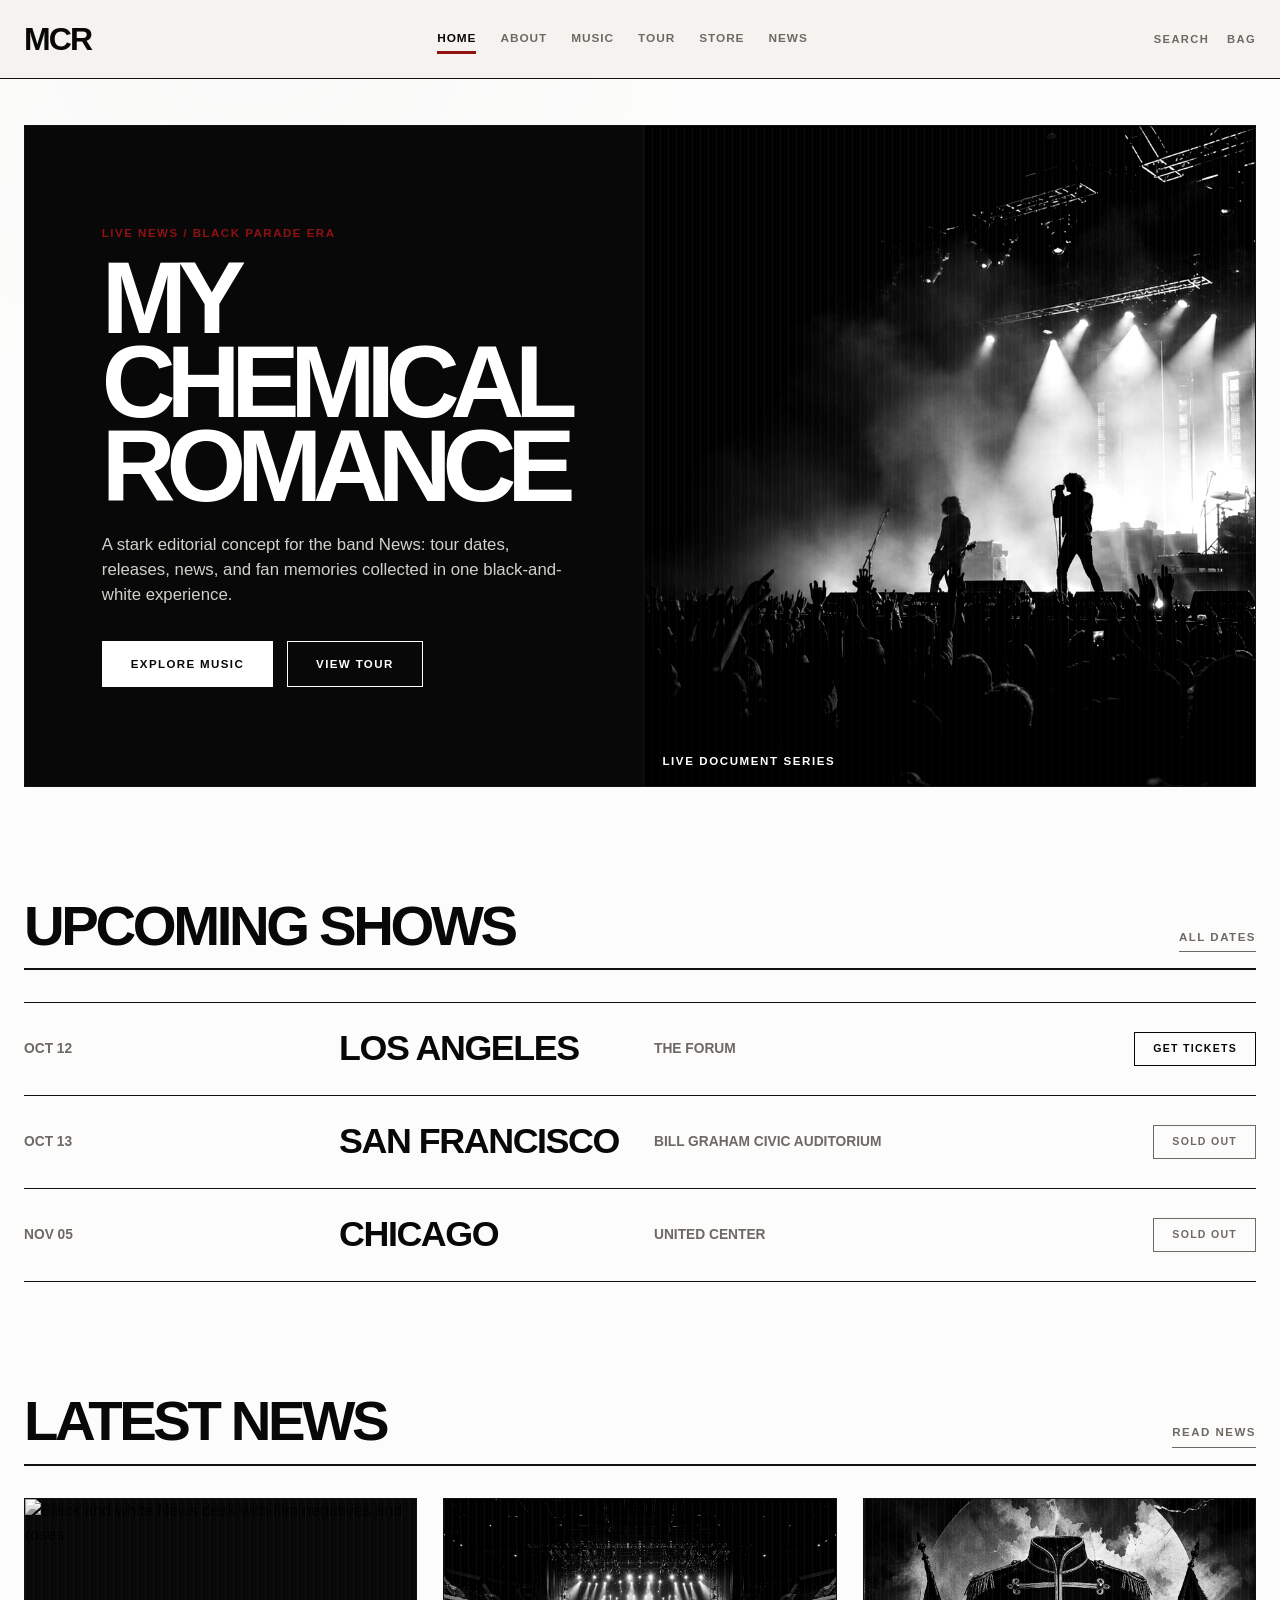
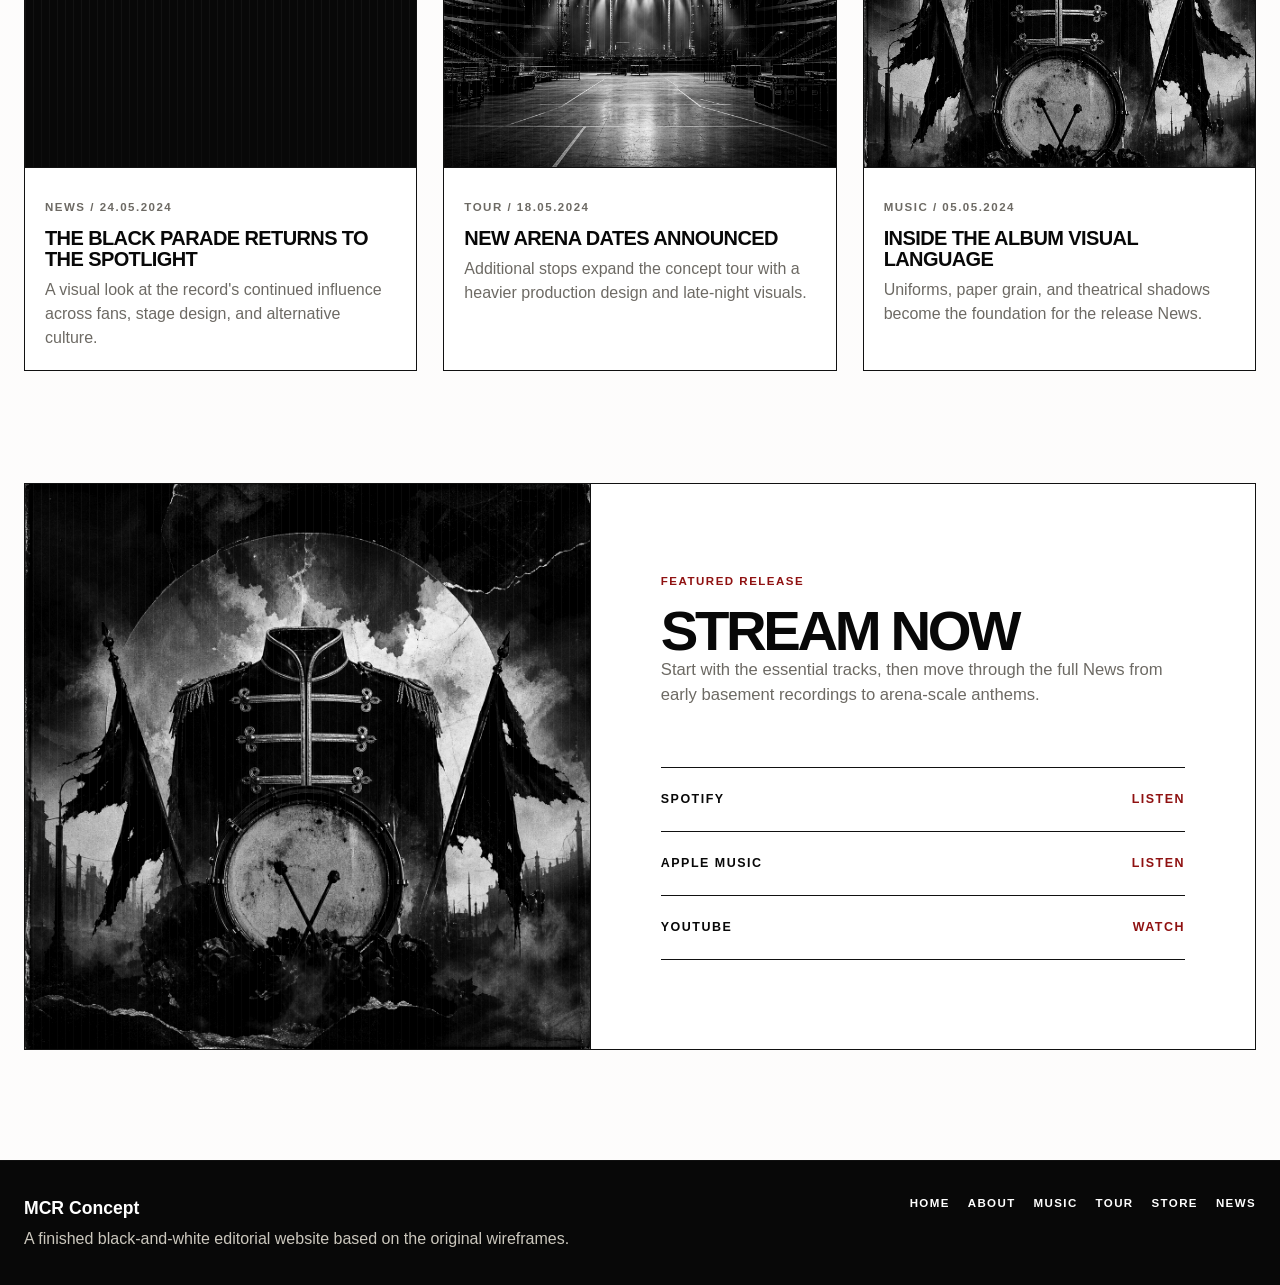
==== commit 88b40443: "adding feature" ====
--- a/index.html
+++ b/index.html
@@ -34,9 +34,9 @@
     <main>
         <section class="container hero" aria-labelledby="home-title">
             <div class="hero-copy">
-                <span class="eyebrow">Live archive / black parade era</span>
+                <span class="eyebrow">Live News / black parade era</span>
                 <h1 id="home-title">My Chemical Romance</h1>
-                <p>A stark editorial concept for the band archive: tour dates, releases, news, and fan memories
+                <p>A stark editorial concept for the band News: tour dates, releases, news, and fan memories
                     collected in one black-and-white experience.</p>
                 <div class="button-row">
                     <a class="button" href="music.html">Explore Music</a>
@@ -90,17 +90,17 @@
         <section class="container section home-news" aria-labelledby="home-news-title">
             <div class="section-heading-row">
                 <h2 class="section-title" id="home-news-title">Latest News</h2>
-                <a class="small-link" href="news.html">Read Archive</a>
+                <a class="small-link" href="news.html">Read News</a>
             </div>
 
             <div class="card-grid">
                 <article class="news-card">
                     <figure class="image-frame card-image">
-                        <img src="assets/archive-news.png"
-                            alt="Black and white archive desk with film negatives and roses">
+                        <img src="assets/News-news.png"
+                            alt="Black and white News desk with film negatives and roses">
                     </figure>
                     <div class="news-card-body">
-                        <p class="meta">Archive / 24.05.2024</p>
+                        <p class="meta">News / 24.05.2024</p>
                         <h3 class="card-title">The Black Parade Returns to the Spotlight</h3>
                         <p class="card-copy">A visual look at the record's continued influence across fans, stage
                             design, and alternative culture.</p>
@@ -129,7 +129,7 @@
                         <p class="meta">Music / 05.05.2024</p>
                         <h3 class="card-title">Inside the Album Visual Language</h3>
                         <p class="card-copy">Uniforms, paper grain, and theatrical shadows become the foundation for the
-                            release archive.</p>
+                            release News.</p>
                     </div>
                 </article>
             </div>
@@ -144,7 +144,7 @@
             <div class="stream-copy">
                 <span class="eyebrow">Featured release</span>
                 <h2 class="section-title" id="stream-title">Stream Now</h2>
-                <p class="lead">Start with the essential tracks, then move through the full archive from early basement
+                <p class="lead">Start with the essential tracks, then move through the full News from early basement
                     recordings to arena-scale anthems.</p>
 
                 <ul class="stream-list">
@@ -172,6 +172,7 @@
             </nav>
         </div>
     </footer>
+    <script src="script.js"></script>
 </body>
 
 </html>
--- a/base.css
+++ b/base.css
@@ -13,6 +13,10 @@
   box-sizing: border-box;
 }
 
+[hidden] {
+  display: none !important;
+}
+
 html {
   scroll-behavior: smooth;
 }
@@ -120,6 +124,42 @@
   font-weight: 900;
   letter-spacing: 0.12em;
   text-transform: uppercase;
+}
+
+.nav-toggle {
+  display: none;
+  width: auto;
+  min-height: 44px;
+  align-items: center;
+  gap: 10px;
+  padding: 8px 12px;
+  border: 1px solid var(--line);
+  background: transparent;
+  color: var(--ink);
+  font-size: 0.7rem;
+  font-weight: 900;
+  letter-spacing: 0.12em;
+  text-transform: uppercase;
+  cursor: pointer;
+}
+
+.nav-toggle-icon {
+  width: 18px;
+  display: grid;
+  gap: 4px;
+}
+
+.nav-toggle-icon i {
+  height: 2px;
+  background: currentColor;
+  transition: transform 200ms ease-out, opacity 200ms ease-out;
+}
+
+.nav-toggle:focus-visible,
+.main-nav a:focus-visible,
+.header-icons a:focus-visible {
+  outline: 3px solid var(--accent);
+  outline-offset: 4px;
 }
 
 /* Shared typography and spacing */
@@ -386,14 +426,52 @@
     flex-wrap: wrap;
   }
 
-  .main-nav {
+  .nav-ready .nav-toggle {
+    display: inline-flex;
+    margin-left: auto;
+  }
+
+  .nav-ready .main-nav {
     order: 3;
-    width: 100%;
+    width: auto;
+    min-width: 0;
+    flex: 0 0 100%;
     justify-content: flex-start;
+    transform: translateY(-8px);
+    opacity: 0;
+    pointer-events: none;
+  }
+
+  .nav-ready:not(.nav-open) .main-nav {
+    position: absolute;
+    visibility: hidden;
+  }
+
+  .nav-ready.nav-open .main-nav {
+    transform: translateY(0);
+    opacity: 1;
+    pointer-events: auto;
+    transition: transform 200ms ease-out, opacity 200ms ease-out;
+  }
+
+  .nav-open .nav-toggle-icon i:first-child {
+    transform: translateY(6px) rotate(45deg);
+  }
+
+  .nav-open .nav-toggle-icon i:nth-child(2) {
+    opacity: 0;
+  }
+
+  .nav-open .nav-toggle-icon i:last-child {
+    transform: translateY(-6px) rotate(-45deg);
   }
 }
 
 @media (max-width: 680px) {
+  .nav-toggle {
+    width: auto;
+  }
+
   .page {
     padding-top: 46px;
   }
@@ -433,3 +511,10 @@
     flex-direction: column;
   }
 }
+
+@media (prefers-reduced-motion: reduce) {
+  .nav-toggle-icon i,
+  .nav-ready.nav-open .main-nav {
+    transition: none;
+  }
+}
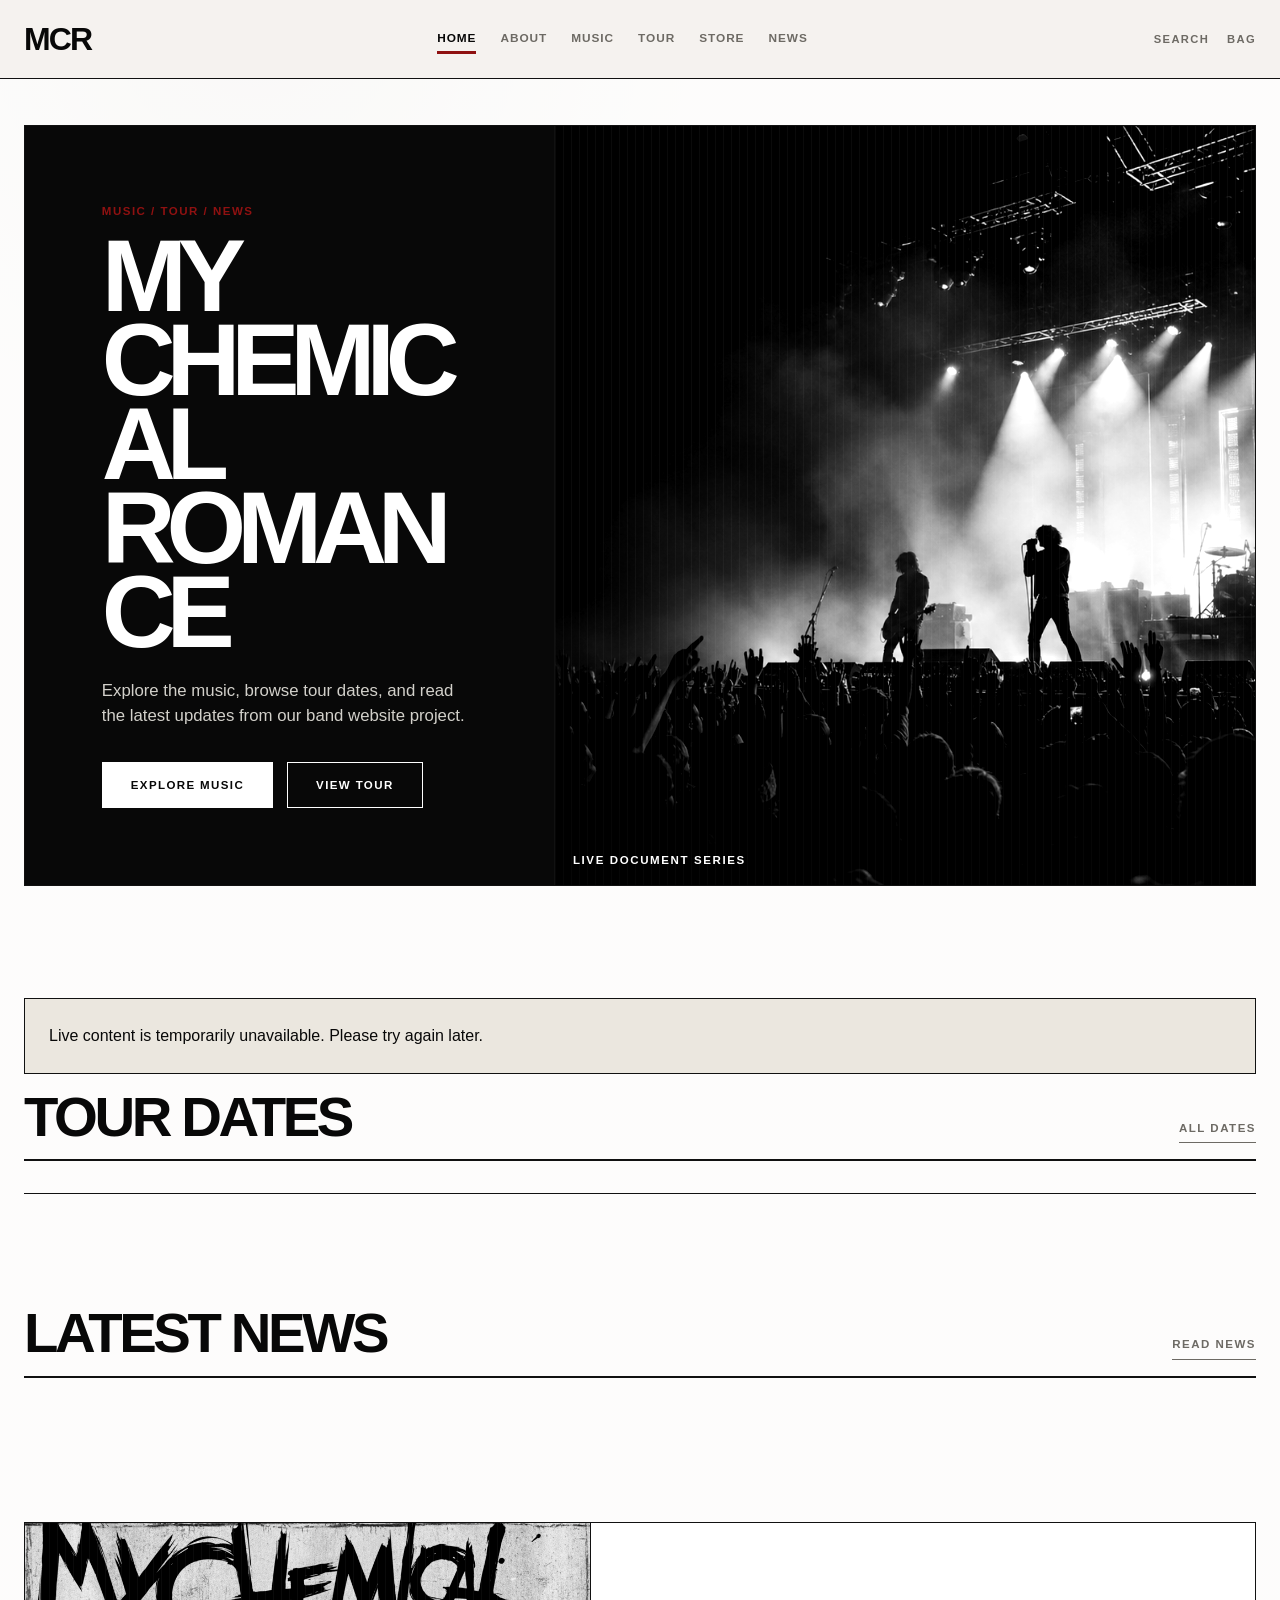
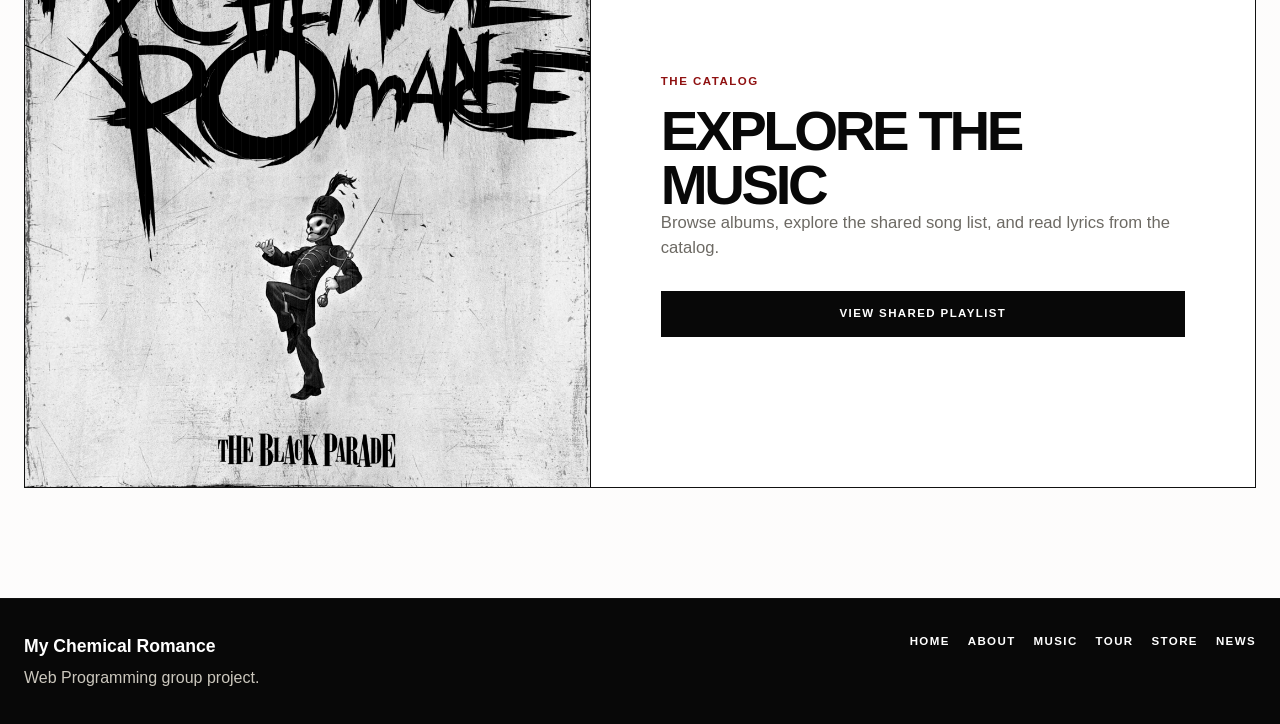
==== commit 048f670a: "feat: pisahkan frontend HTML dan API PHP serta lengkapi dokumentasi dan regresi" ====
--- a/index.html
+++ b/index.html
@@ -1,178 +1,13 @@
 <!DOCTYPE html>
-<html lang="en">
-
-<head>
-    <meta charset="UTF-8">
-    <meta name="viewport" content="width=device-width, initial-scale=1.0">
-    <title>MCR | Home</title>
-    <link rel="stylesheet" href="base.css">
-    <link rel="stylesheet" href="home.css">
-</head>
-
-<body>
-
-    <header class="site-header">
-        <div class="container header-inner">
-            <a class="logo" href="index.html">MCR</a>
-
-            <nav class="main-nav" aria-label="Main navigation">
-                <a class="active" href="index.html">Home</a>
-                <a href="about.html">About</a>
-                <a href="music.html">Music</a>
-                <a href="tour.html">Tour</a>
-                <a href="showcase.html">Store</a>
-                <a href="news.html">News</a>
-            </nav>
-
-            <div class="header-icons" aria-label="Utility navigation">
-                <a href="music.html#lyrics">Search</a>
-                <a href="showcase.html">Bag</a>
-            </div>
-        </div>
-    </header>
-
-    <main>
-        <section class="container hero" aria-labelledby="home-title">
-            <div class="hero-copy">
-                <span class="eyebrow">Live News / black parade era</span>
-                <h1 id="home-title">My Chemical Romance</h1>
-                <p>A stark editorial concept for the band News: tour dates, releases, news, and fan memories
-                    collected in one black-and-white experience.</p>
-                <div class="button-row">
-                    <a class="button" href="music.html">Explore Music</a>
-                    <a class="button secondary" href="tour.html">View Tour</a>
-                </div>
-            </div>
-
-            <figure class="image-frame hero-frame">
-                <img src="assets/hero-concert.png"
-                    alt="Black and white alternative rock concert with stage lights and crowd">
-                <figcaption>Live document series</figcaption>
-            </figure>
-        </section>
-
-        <section class="container section" aria-labelledby="shows-title">
-            <div class="section-heading-row">
-                <h2 class="section-title" id="shows-title">Upcoming Shows</h2>
-                <a class="small-link" href="tour.html">All Dates</a>
-            </div>
-
-            <div class="show-list">
-                <article class="show-row">
-                    <div class="show-date">Oct 12</div>
-                    <h3 class="show-city">Los Angeles</h3>
-                    <div class="show-venue">The Forum</div>
-                    <div class="show-action">
-                        <a class="button secondary small" href="ticket-transaction.html">Get Tickets</a>
-                    </div>
-                </article>
-
-                <article class="show-row">
-                    <div class="show-date">Oct 13</div>
-                    <h3 class="show-city">San Francisco</h3>
-                    <div class="show-venue">Bill Graham Civic Auditorium</div>
-                    <div class="show-action">
-                        <span class="button disabled small">Sold Out</span>
-                    </div>
-                </article>
-
-                <article class="show-row">
-                    <div class="show-date">Nov 05</div>
-                    <h3 class="show-city">Chicago</h3>
-                    <div class="show-venue">United Center</div>
-                    <div class="show-action">
-                        <span class="button disabled small">Sold Out</span>
-                    </div>
-                </article>
-            </div>
-        </section>
-
-        <section class="container section home-news" aria-labelledby="home-news-title">
-            <div class="section-heading-row">
-                <h2 class="section-title" id="home-news-title">Latest News</h2>
-                <a class="small-link" href="news.html">Read News</a>
-            </div>
-
-            <div class="card-grid">
-                <article class="news-card">
-                    <figure class="image-frame card-image">
-                        <img src="assets/News-news.png"
-                            alt="Black and white News desk with film negatives and roses">
-                    </figure>
-                    <div class="news-card-body">
-                        <p class="meta">News / 24.05.2024</p>
-                        <h3 class="card-title">The Black Parade Returns to the Spotlight</h3>
-                        <p class="card-copy">A visual look at the record's continued influence across fans, stage
-                            design, and alternative culture.</p>
-                    </div>
-                </article>
-
-                <article class="news-card">
-                    <figure class="image-frame card-image">
-                        <img src="assets/tour-arena.png"
-                            alt="Empty arena stage prepared for an alternative rock concert">
-                    </figure>
-                    <div class="news-card-body">
-                        <p class="meta">Tour / 18.05.2024</p>
-                        <h3 class="card-title">New Arena Dates Announced</h3>
-                        <p class="card-copy">Additional stops expand the concept tour with a heavier production design
-                            and late-night visuals.</p>
-                    </div>
-                </article>
-
-                <article class="news-card">
-                    <figure class="image-frame card-image">
-                        <img src="assets/black-parade-inspired.png"
-                            alt="Monochrome gothic marching jacket album artwork concept">
-                    </figure>
-                    <div class="news-card-body">
-                        <p class="meta">Music / 05.05.2024</p>
-                        <h3 class="card-title">Inside the Album Visual Language</h3>
-                        <p class="card-copy">Uniforms, paper grain, and theatrical shadows become the foundation for the
-                            release News.</p>
-                    </div>
-                </article>
-            </div>
-        </section>
-
-        <section class="container stream" aria-labelledby="stream-title">
-            <figure class="image-frame stream-media">
-                <img src="assets/black-parade-inspired.png"
-                    alt="Black and white album artwork inspired by gothic marching band visuals">
-            </figure>
-
-            <div class="stream-copy">
-                <span class="eyebrow">Featured release</span>
-                <h2 class="section-title" id="stream-title">Stream Now</h2>
-                <p class="lead">Start with the essential tracks, then move through the full News from early basement
-                    recordings to arena-scale anthems.</p>
-
-                <ul class="stream-list">
-                    <li><a href="music.html#store">Spotify</a><span>Listen</span></li>
-                    <li><a href="music.html#store">Apple Music</a><span>Listen</span></li>
-                    <li><a href="music.html#store">YouTube</a><span>Watch</span></li>
-                </ul>
-            </div>
-        </section>
-    </main>
-
-    <footer class="site-footer" id="about">
-        <div class="container footer-inner">
-            <div>
-                <strong>MCR Concept</strong>
-                <span>A finished black-and-white editorial website based on the original wireframes.</span>
-            </div>
-            <nav class="footer-links" aria-label="Footer navigation">
-                <a href="index.html">Home</a>
-                <a href="about.html">About</a>
-                <a href="music.html">Music</a>
-                <a href="tour.html">Tour</a>
-                <a href="showcase.html">Store</a>
-                <a href="news.html">News</a>
-            </nav>
-        </div>
-    </footer>
-    <script src="script.js"></script>
-</body>
-
-</html>
+<html lang="en"><head><meta charset="UTF-8"><meta name="viewport" content="width=device-width, initial-scale=1.0"><title>Home | MCR</title><link rel="stylesheet" href="base.css"><link rel="stylesheet" href="home.css"></head>
+<body data-page="index"><header class="site-header"><div class="container header-inner"><a class="logo" href="index.html">MCR</a><nav class="main-nav" aria-label="Main navigation"><a href="index.html" class="active" aria-current="page">Home</a><a href="about.html">About</a><a href="music.html">Music</a><a href="tour.html">Tour</a><a href="showcase.html">Store</a><a href="news.html">News</a></nav><div class="header-icons" aria-label="Utility navigation"><a href="music.html#lyrics">Search</a><a href="showcase.html#bag">Bag</a></div></div></header>
+<main><section class="container hero" aria-labelledby="home-title"><div class="hero-copy"><span class="eyebrow">Music / tour / news</span><h1 id="home-title">My Chemical Romance</h1><p>Explore the music, browse tour dates, and read the latest updates from our band website project.</p><div class="button-row"><a class="button" href="music.html">Explore Music</a><a class="button secondary" href="tour.html">View Tour</a></div></div><figure class="image-frame hero-frame"><img src="assets/hero-concert.png" alt="Black and white concert stage with lights and crowd"><figcaption>Live document series</figcaption></figure></section>
+<div class="container"><p class="content-notice" data-content-status role="status" aria-live="polite">Loading content…</p><noscript><p class="content-notice">JavaScript is required to load live content. Navigation and the static artwork remain available.</p></noscript></div>
+<section class="container section" aria-labelledby="shows-title"><div class="section-heading-row"><h2 class="section-title" id="shows-title">Tour Dates</h2><a class="small-link" href="tour.html">All Dates</a></div><div class="show-list" data-home-concerts></div></section>
+<section class="container section home-news" aria-labelledby="home-news-title"><div class="section-heading-row"><h2 class="section-title" id="home-news-title">Latest News</h2><a class="small-link" href="news.html">Read News</a></div><div class="card-grid" data-home-news></div></section>
+<section class="container stream" aria-labelledby="stream-title"><figure class="image-frame stream-media"><img src="assets/Blackparade.png" alt="Monochrome marching band inspired artwork"></figure><div class="stream-copy"><span class="eyebrow">The catalog</span><h2 class="section-title" id="stream-title">Explore the Music</h2><p class="lead">Browse albums, explore the shared song list, and read lyrics from the catalog.</p><a class="button" href="music.html#playlist">View Shared Playlist</a></div></section>
+</main>
+<template id="home-concert-template"><article class="show-row"><div class="show-date" data-date></div><h3 class="show-city" data-city></h3><div class="show-venue"><span data-venue></span> · <span data-status></span></div><div class="show-action"><a class="button secondary small" data-concert-link>Show Details</a></div></article></template>
+<template id="home-news-template"><article class="news-card"><figure class="image-frame card-image"><img src="assets/archive-news.png" alt="Editorial archive artwork" loading="lazy"></figure><div class="news-card-body"><p class="meta" data-date></p><h3 class="card-title"><a data-article-link data-title></a></h3><p class="card-copy" data-excerpt></p></div></article></template>
+<footer class="site-footer" id="about"><div class="container footer-inner"><div><strong>My Chemical Romance</strong><span>Web Programming group project.</span></div><div class="footer-links"><a href="index.html">Home</a><a href="about.html">About</a><a href="music.html">Music</a><a href="tour.html">Tour</a><a href="showcase.html">Store</a><a href="news.html">News</a></div></div></footer>
+<script src="site-config.js"></script><script src="script.js"></script><script src="content.js"></script></body></html>
--- a/base.css
+++ b/base.css
@@ -15,6 +15,39 @@
 
 [hidden] {
   display: none !important;
+}
+
+.content-notice {
+  padding: 24px;
+  border: 1px solid var(--line);
+  background: var(--paper-soft);
+  line-height: 1.6;
+}
+
+.content-note {
+  color: var(--muted);
+  margin-top: 24px;
+  margin-bottom: 32px;
+  font-size: 0.85rem;
+}
+
+section[id], .section-title[id] {
+  scroll-margin-top: 110px;
+}
+
+a, h1, h2, h3, .show-venue, .table-cell {
+  overflow-wrap: anywhere;
+}
+
+a:focus-visible, button:focus-visible, input:focus-visible, summary:focus-visible {
+  outline: 3px solid var(--accent);
+  outline-offset: 4px;
+}
+
+button:disabled {
+  opacity: 0.6;
+  cursor: not-allowed;
+  transform: none;
 }
 
 html {
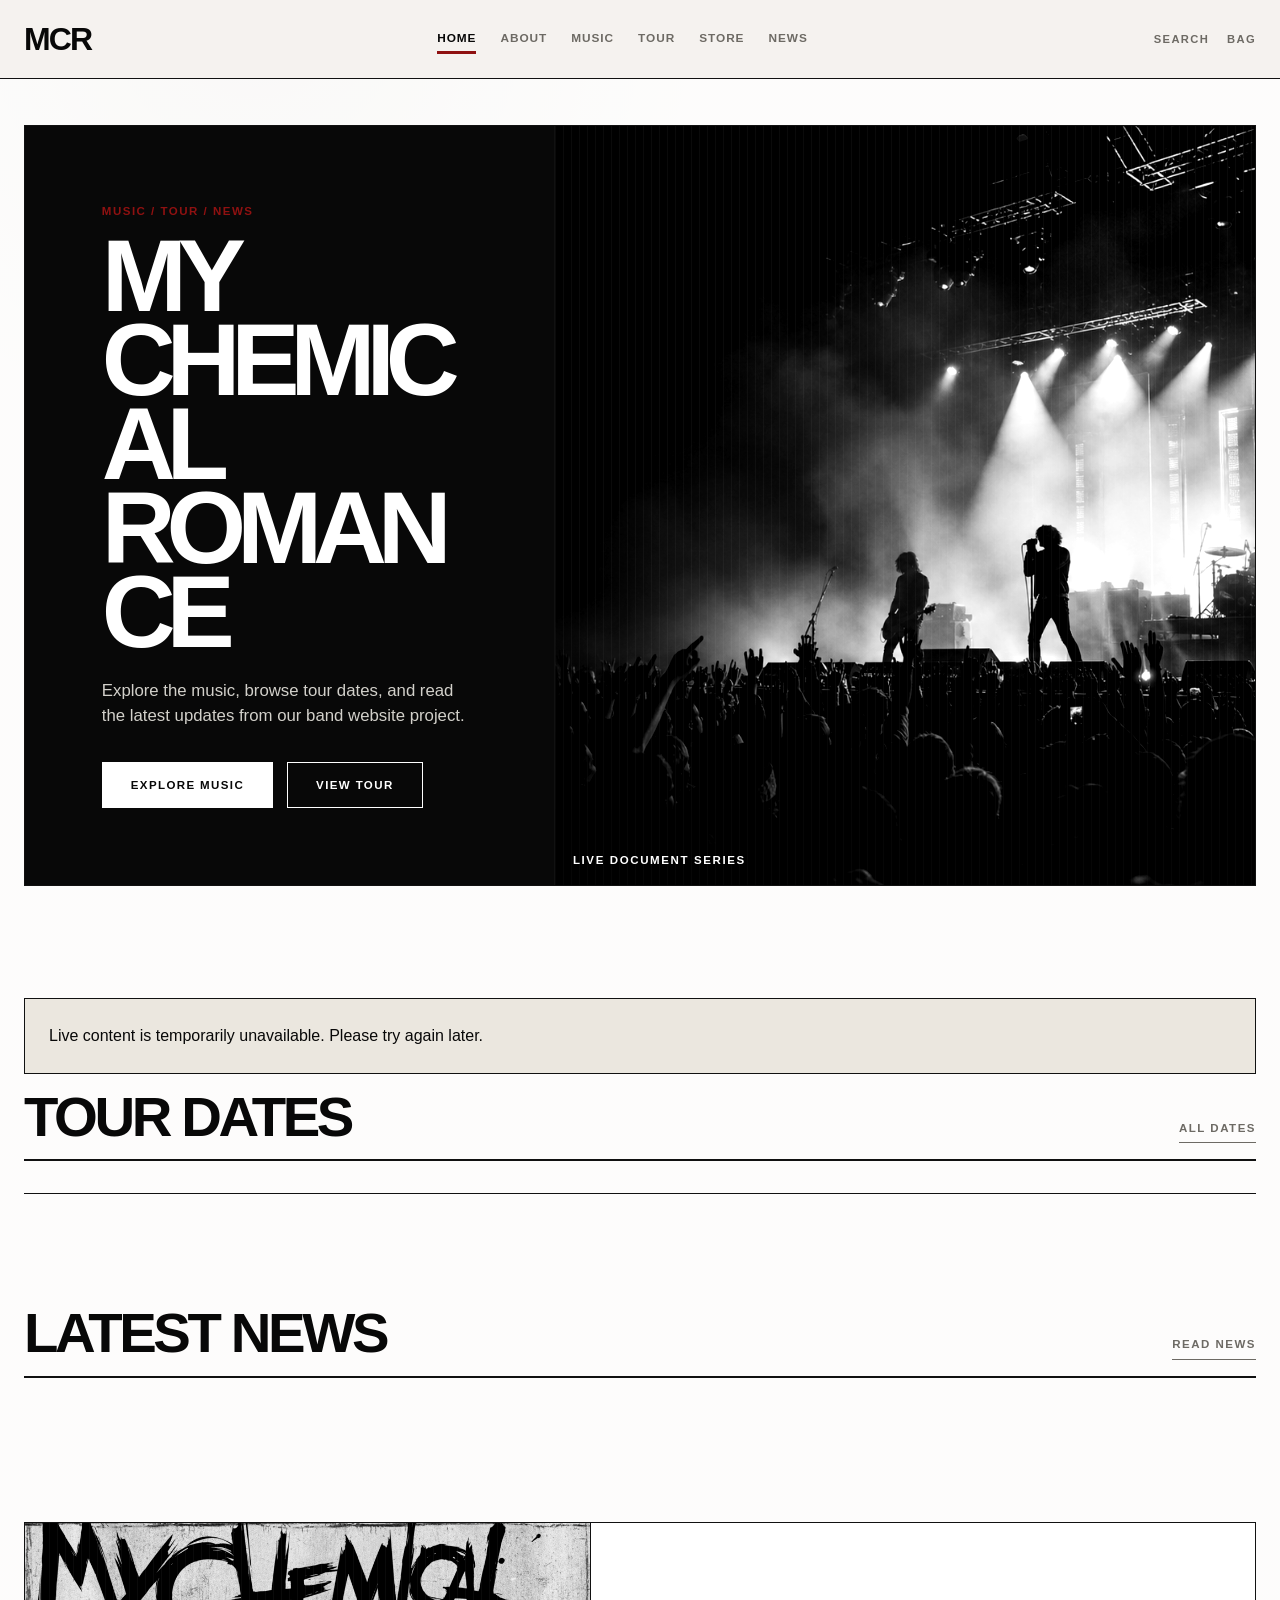
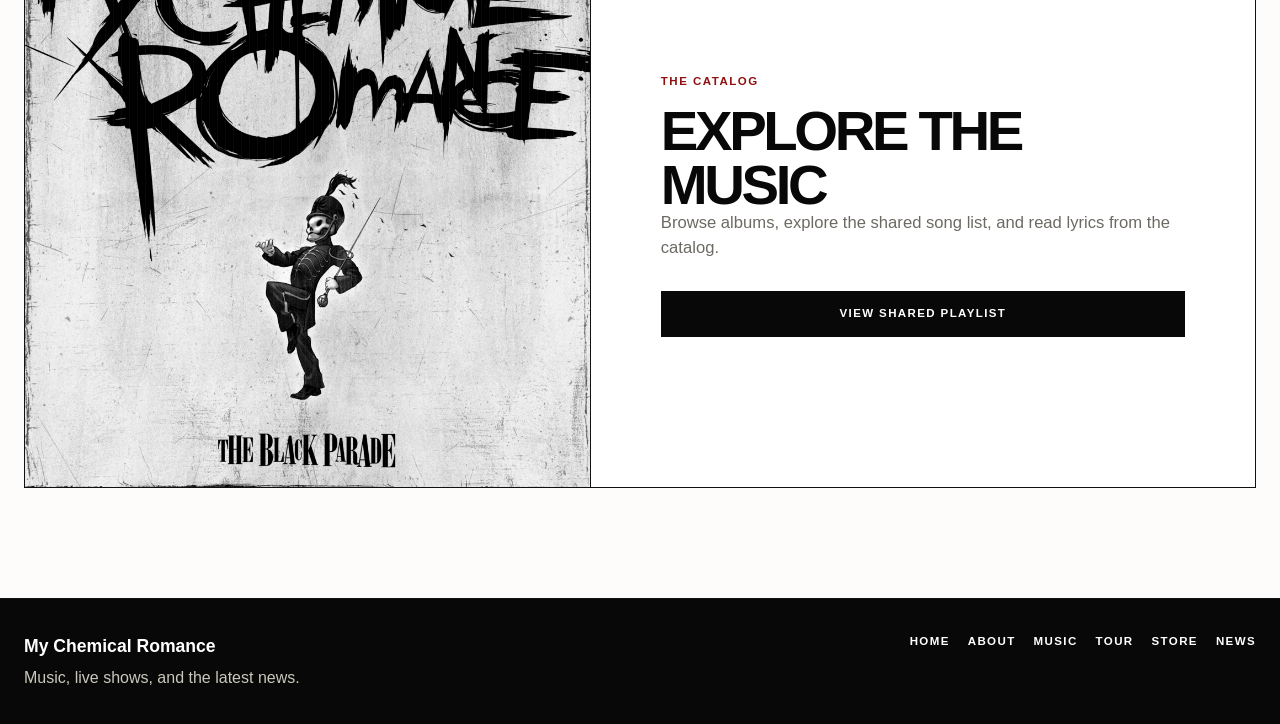
==== commit 15801663: "feat(frontend): hubungkan halaman HTML dengan katalog checkout dan interaksi Integrasi halaman: - Pe" ====
--- a/index.html
+++ b/index.html
@@ -9,5 +9,5 @@
 </main>
 <template id="home-concert-template"><article class="show-row"><div class="show-date" data-date></div><h3 class="show-city" data-city></h3><div class="show-venue"><span data-venue></span> · <span data-status></span></div><div class="show-action"><a class="button secondary small" data-concert-link>Show Details</a></div></article></template>
 <template id="home-news-template"><article class="news-card"><figure class="image-frame card-image"><img src="assets/archive-news.png" alt="Editorial archive artwork" loading="lazy"></figure><div class="news-card-body"><p class="meta" data-date></p><h3 class="card-title"><a data-article-link data-title></a></h3><p class="card-copy" data-excerpt></p></div></article></template>
-<footer class="site-footer" id="about"><div class="container footer-inner"><div><strong>My Chemical Romance</strong><span>Web Programming group project.</span></div><div class="footer-links"><a href="index.html">Home</a><a href="about.html">About</a><a href="music.html">Music</a><a href="tour.html">Tour</a><a href="showcase.html">Store</a><a href="news.html">News</a></div></div></footer>
+<footer class="site-footer" id="about"><div class="container footer-inner"><div><strong>My Chemical Romance</strong><span>Music, live shows, and the latest news.</span></div><div class="footer-links"><a href="index.html">Home</a><a href="about.html">About</a><a href="music.html">Music</a><a href="tour.html">Tour</a><a href="showcase.html">Store</a><a href="news.html">News</a></div></div></footer>
 <script src="site-config.js"></script><script src="script.js"></script><script src="content.js"></script></body></html>
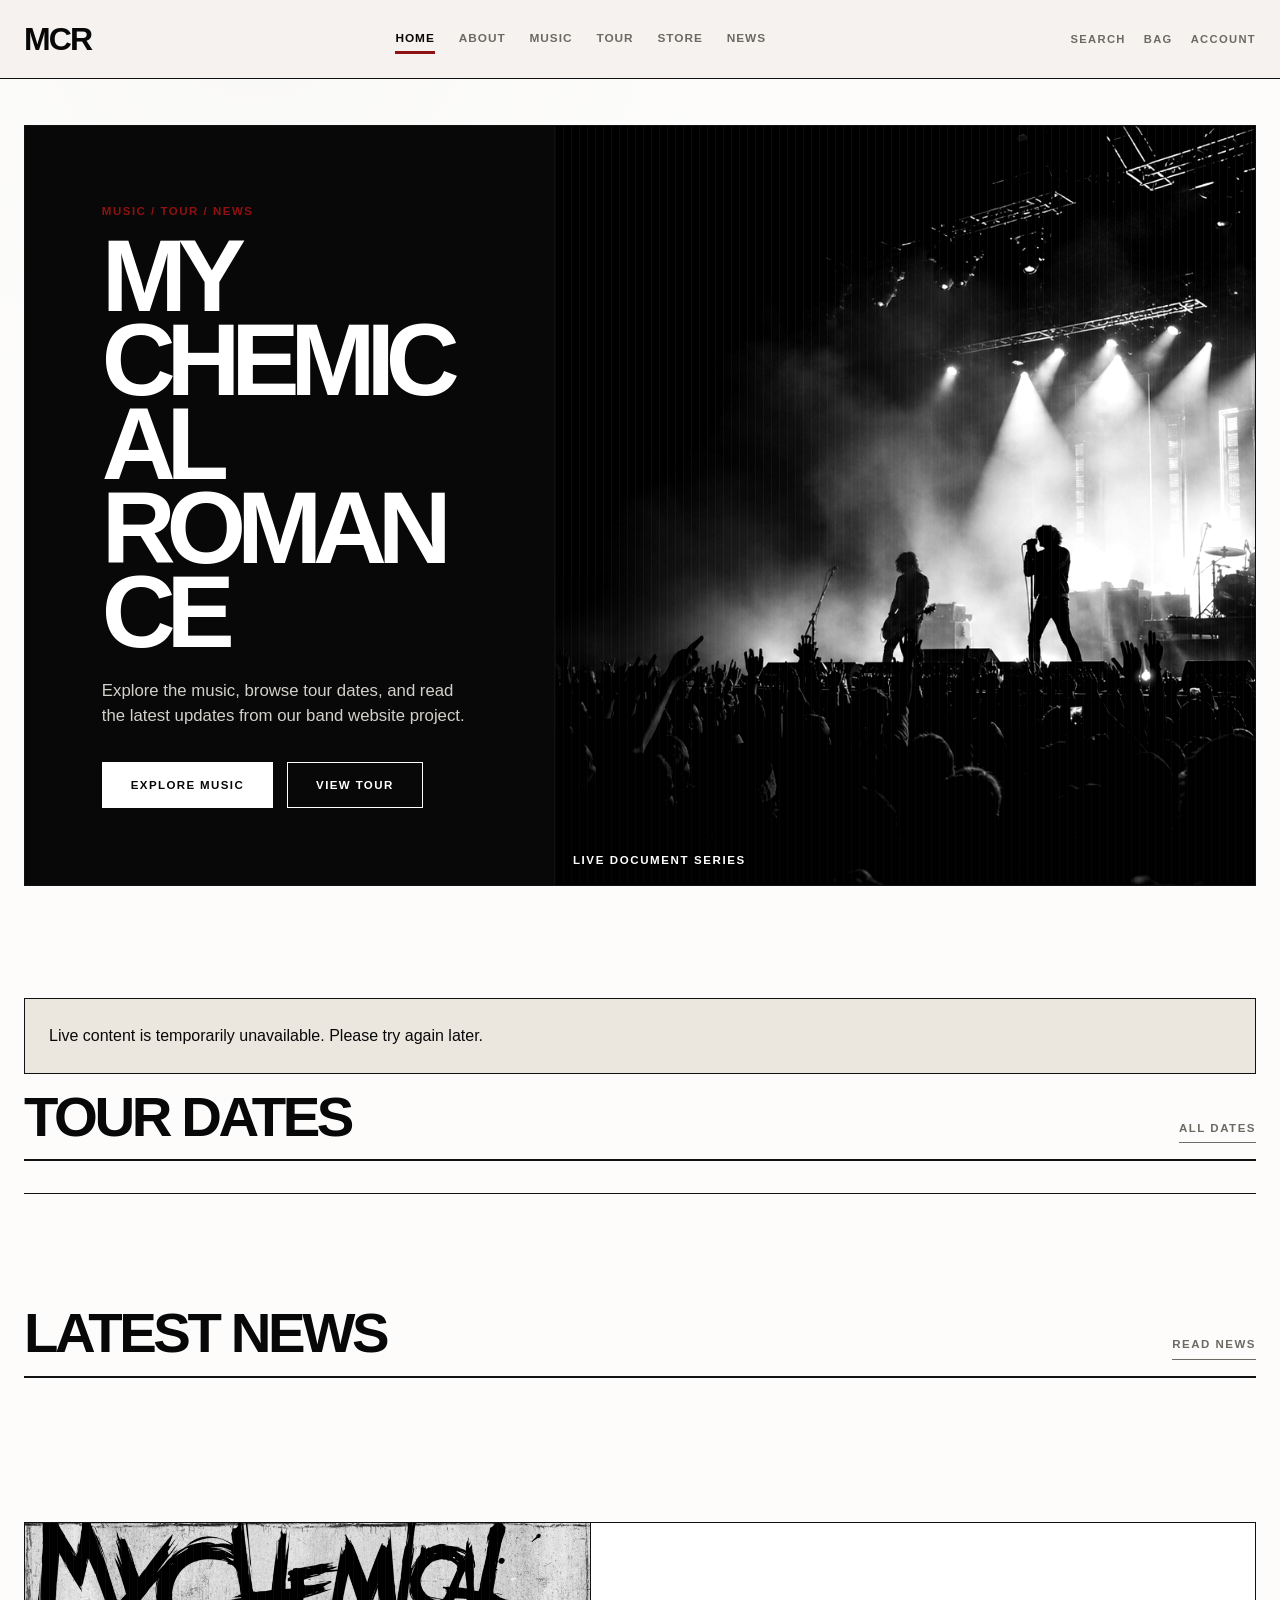
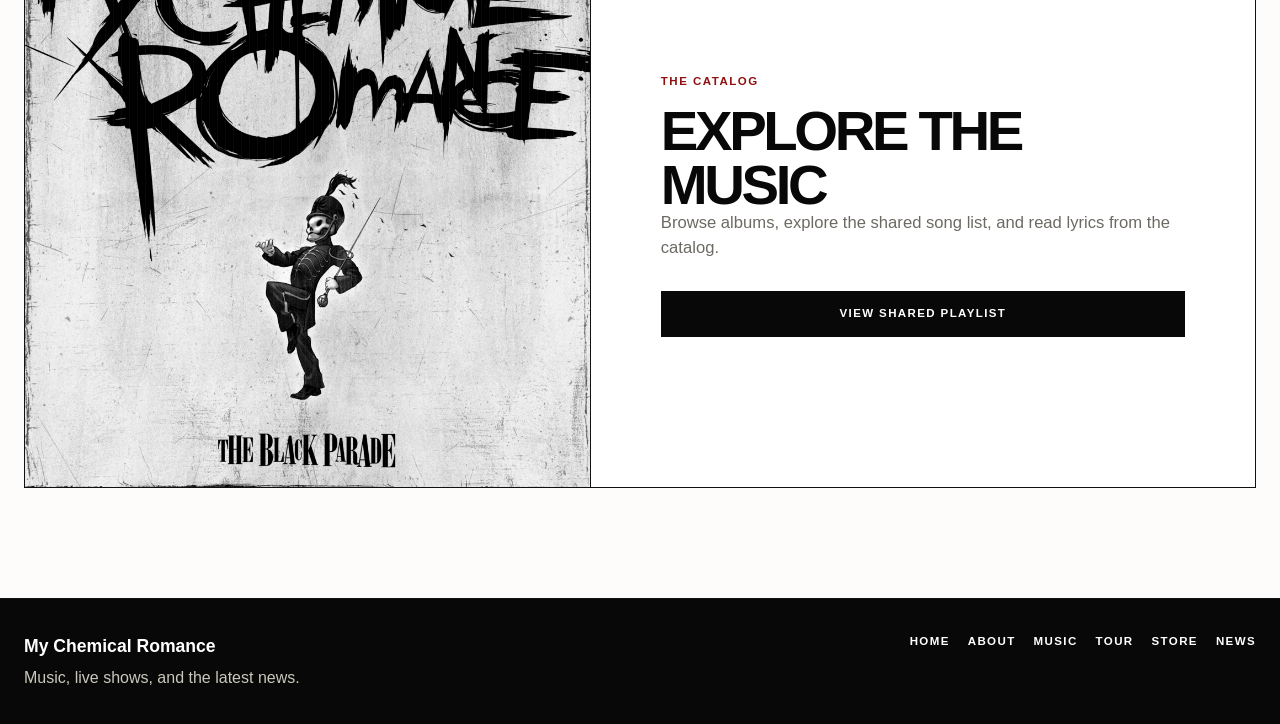
==== commit 3b7f7c10: "fix(navigation): align utility links across public pages Use Search, Bag and Account in the same ord" ====
--- a/index.html
+++ b/index.html
@@ -1,6 +1,6 @@
 <!DOCTYPE html>
 <html lang="en"><head><meta charset="UTF-8"><meta name="viewport" content="width=device-width, initial-scale=1.0"><title>Home | MCR</title><link rel="stylesheet" href="base.css"><link rel="stylesheet" href="home.css"></head>
-<body data-page="index"><header class="site-header"><div class="container header-inner"><a class="logo" href="index.html">MCR</a><nav class="main-nav" aria-label="Main navigation"><a href="index.html" class="active" aria-current="page">Home</a><a href="about.html">About</a><a href="music.html">Music</a><a href="tour.html">Tour</a><a href="showcase.html">Store</a><a href="news.html">News</a></nav><div class="header-icons" aria-label="Utility navigation"><a href="music.html#lyrics">Search</a><a href="showcase.html#bag">Bag</a></div></div></header>
+<body data-page="index"><header class="site-header"><div class="container header-inner"><a class="logo" href="index.html">MCR</a><nav class="main-nav" aria-label="Main navigation"><a href="index.html" class="active" aria-current="page">Home</a><a href="about.html">About</a><a href="music.html">Music</a><a href="tour.html">Tour</a><a href="showcase.html">Store</a><a href="news.html">News</a></nav><div class="header-icons" aria-label="Utility navigation"><a href="music.html#lyrics">Search</a><a href="showcase.html#bag">Bag</a><a href="account.html">Account</a></div></div></header>
 <main><section class="container hero" aria-labelledby="home-title"><div class="hero-copy"><span class="eyebrow">Music / tour / news</span><h1 id="home-title">My Chemical Romance</h1><p>Explore the music, browse tour dates, and read the latest updates from our band website project.</p><div class="button-row"><a class="button" href="music.html">Explore Music</a><a class="button secondary" href="tour.html">View Tour</a></div></div><figure class="image-frame hero-frame"><img src="assets/hero-concert.png" alt="Black and white concert stage with lights and crowd"><figcaption>Live document series</figcaption></figure></section>
 <div class="container"><p class="content-notice" data-content-status role="status" aria-live="polite">Loading content…</p><noscript><p class="content-notice">JavaScript is required to load live content. Navigation and the static artwork remain available.</p></noscript></div>
 <section class="container section" aria-labelledby="shows-title"><div class="section-heading-row"><h2 class="section-title" id="shows-title">Tour Dates</h2><a class="small-link" href="tour.html">All Dates</a></div><div class="show-list" data-home-concerts></div></section>
--- a/base.css
+++ b/base.css
@@ -135,11 +135,13 @@
 
 .main-nav a:hover,
 .main-nav a.active,
+.header-icons a[aria-current="page"],
 .header-icons a:hover {
   color: var(--ink);
 }
 
-.main-nav a.active::after {
+.main-nav a.active::after,
+.header-icons a[aria-current="page"]::after {
   content: "";
   position: absolute;
   left: 0;
@@ -501,6 +503,16 @@
 }
 
 @media (max-width: 680px) {
+  .header-inner {
+    gap: 12px 16px;
+  }
+
+  .header-icons {
+    order: 2;
+    flex: 0 0 100%;
+    justify-content: flex-end;
+  }
+
   .nav-toggle {
     width: auto;
   }
